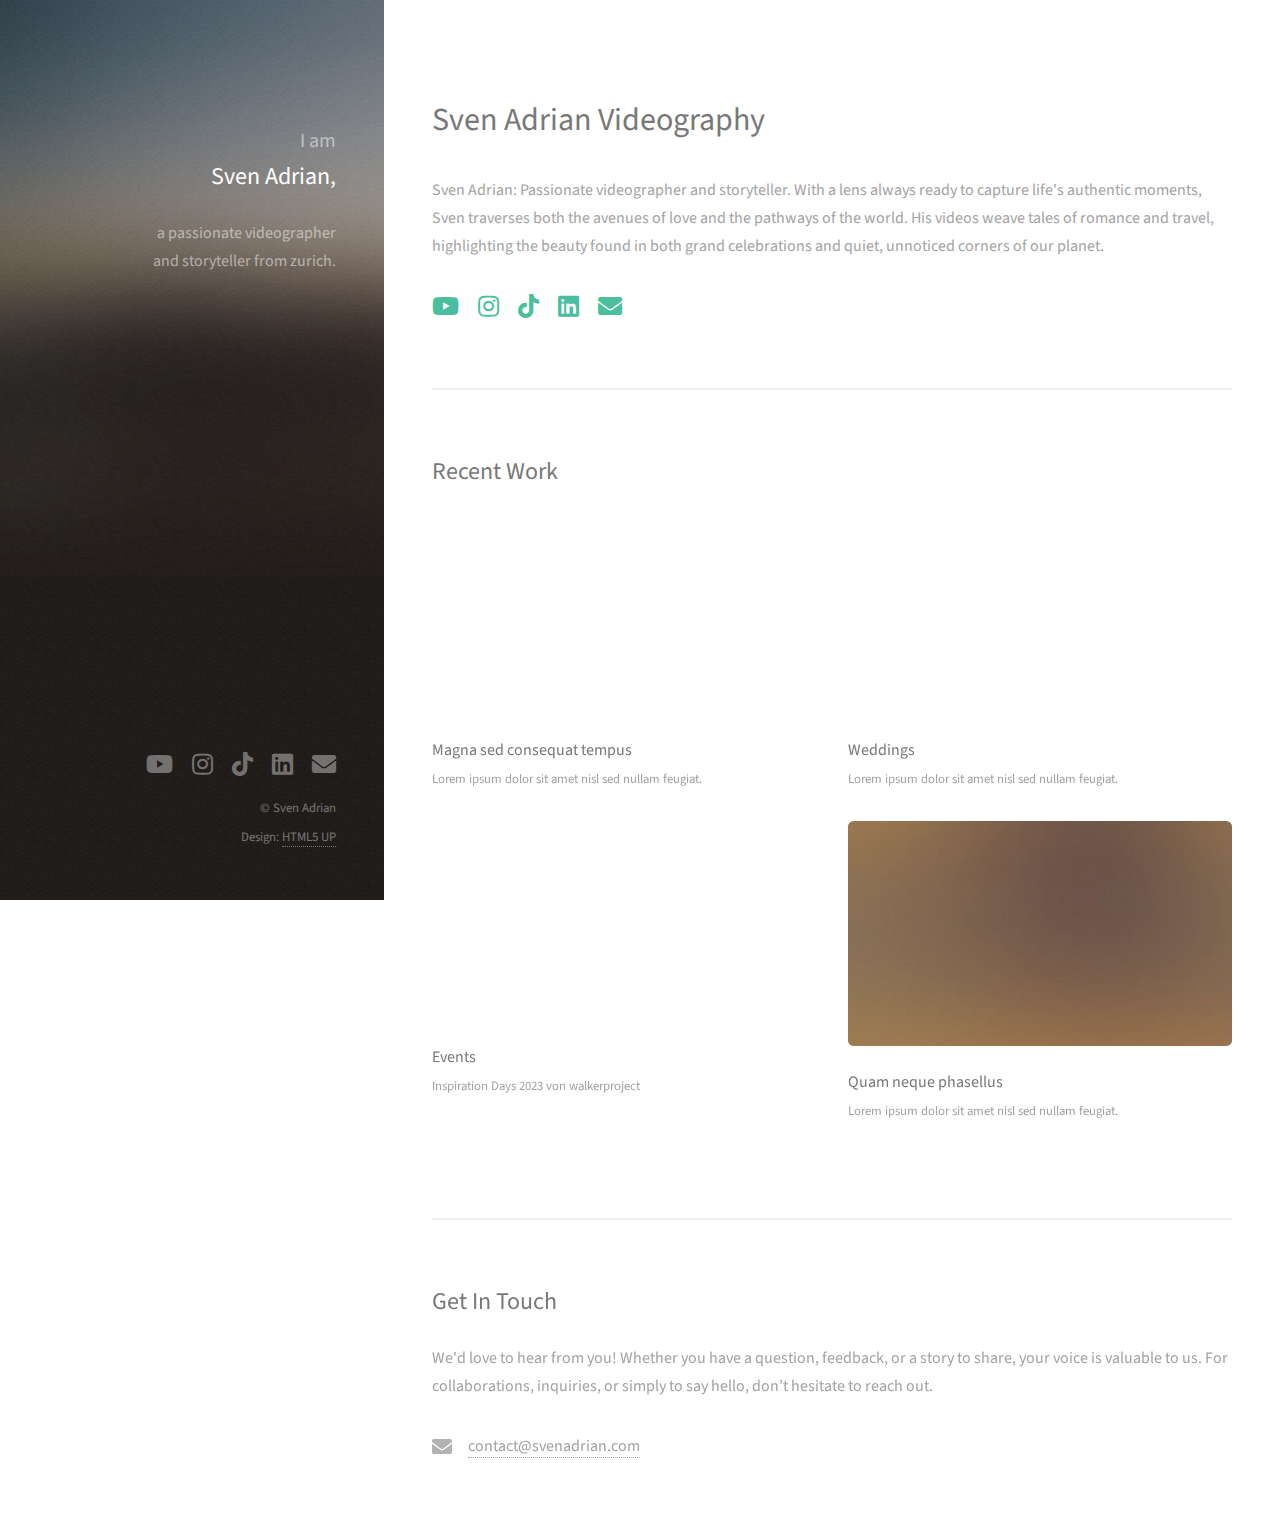
==== index.html @ 50b64b93 "Add files via upload" ====
<!DOCTYPE HTML>
<!--
	Strata by HTML5 UP
	html5up.net | @ajlkn
	Free for personal and commercial use under the CCA 3.0 license (html5up.net/license)
-->
<html>
	<head>
		<title>Sven Adrian Videography</title>
		<meta charset="utf-8" />
		<meta name="viewport" content="width=device-width, initial-scale=1, user-scalable=no" />
		<link rel="stylesheet" href="assets/css/main.css" />
	</head>
	<body class="is-preload">

		<!-- Header -->
			<header id="header">
				<div class="inner">
					<a href="#" class="image avatar"><img src="images/avatar.jpg" alt="" /></a>
					<h1> I am</h1>
					<h2><strong>Sven Adrian</strong>,</h2> 
					a passionate videographer<br />
					and storyteller from zurich.<br />
				</div>
			</header>

		<!-- Main -->
			<div id="main">

				<!-- One -->
					<section id="one">
						<header class="major">
							<h1>Sven Adrian Videography</h1>
						</header>
						<p>Sven Adrian: Passionate videographer and storyteller. With a lens always ready to capture life's authentic moments, Sven traverses both the avenues of love and the pathways of the world. His videos weave tales of romance and travel, highlighting the beauty found in both grand celebrations and quiet, unnoticed corners of our planet.</p>
					<!-- 
						<ul class="actions">
							<li><a href="#" class="button">Learn More</a></li>
						</ul>
					x -->
				<div class="inner">
						<ul class="icons">
							<li><a href="https://www.youtube.com/@svenadrian" class="icon brands fa-youtube"><span class="label">Youtube</span></a></li>
							<li><a href="https://instagram.com/svesh" class="icon brands fa-instagram"><span class="label">Instagram</span></a></li>
							<li><a href="https://tiktok.com/@svesher" class="icon brands fa-tiktok"><span class="label">TikTok</span></a></li>
							<li><a href="https://www.linkedin.com/in/sven-schuepbach" class="icon brands fa-linkedin"><span class="label">LinkedIn</span></a></li>
							<li><a href="#" class="icon solid fa-envelope"><span class="label">Email</span></a></li>
				</div>
					</section>

				<!-- Two -->
					<section id="two">
						<h2>Recent Work</h2>
						<div class="row">
							<article class="col-6 col-12-xsmall work-item">
								<iframe width="100%" height="215" src="https://www.youtube.com/embed/yCxBQRYnExY?si=cL1C7KjxbGZS_v69" title="YouTube video player" frameborder="0" allow="accelerometer; autoplay; clipboard-write; encrypted-media; gyroscope; picture-in-picture; web-share" allowfullscreen></iframe>								
								<h3>Magna sed consequat tempus</h3>
								<p>Lorem ipsum dolor sit amet nisl sed nullam feugiat.</p>
							</article>
							<article class="col-6 col-12-xsmall work-item">
								<iframe width="100%" height="215" src="https://www.youtube.com/embed/mMNk85gECJE?si=dgoreB8K0l-meuOw" title="YouTube video player" frameborder="0" allow="accelerometer; autoplay; clipboard-write; encrypted-media; gyroscope; picture-in-picture; web-share" allowfullscreen></iframe>
								<h3>Weddings</h3>
								<p>Lorem ipsum dolor sit amet nisl sed nullam feugiat.</p>
							</article>
							<article class="col-6 col-12-xsmall work-item">
								<iframe width="100%" height="215" src="https://www.youtube.com/embed/Q_ux_h8rIIs?si=JW5YV6ZlEYGNymvY" title="YouTube video player" frameborder="0" allow="accelerometer; autoplay; clipboard-write; encrypted-media; gyroscope; picture-in-picture; web-share" allowfullscreen></iframe>
								<h3>Events</h3>
								<p>Inspiration Days 2023 von walkerproject</p>
							</article>
							<article class="col-6 col-12-xsmall work-item">
								<a href="images/fulls/04.jpg" class="image fit thumb"><img src="images/thumbs/04.jpg" alt="" /></a>
								<h3>Quam neque phasellus</h3>
								<p>Lorem ipsum dolor sit amet nisl sed nullam feugiat.</p>
							</article>
							<!-- 
							<article class="col-6 col-12-xsmall work-item">
								<a href="images/fulls/05.jpg" class="image fit thumb"><img src="images/thumbs/05.jpg" alt="" /></a>
								<h3>Nunc enim commodo aliquet</h3>
								<p>Lorem ipsum dolor sit amet nisl sed nullam feugiat.</p>
							</article>
							<article class="col-6 col-12-xsmall work-item">
								<a href="images/fulls/06.jpg" class="image fit thumb"><img src="images/thumbs/06.jpg" alt="" /></a>
								<h3>Risus ornare lacinia</h3>
								<p>Lorem ipsum dolor sit amet nisl sed nullam feugiat.</p>
							</article>
							x -->
						</div>
						<!-- 
						<ul class="actions">
							<li><a href="#" class="button">Full Portfolio</a></li>
						</ul>
						x -->
					</section>

				<!-- Three -->
					<section id="three">
						<h2>Get In Touch</h2>
						<p>We'd love to hear from you! Whether you have a question, feedback, or a story to share, your voice is valuable to us. For collaborations, inquiries, or simply to say hello, don’t hesitate to reach out.</p>
						<div class="row">
							<!-- 
							<div class="col-8 col-12-small">
								<form method="post" action="#">
									<div class="row gtr-uniform gtr-50">
										<div class="col-6 col-12-xsmall"><input type="text" name="name" id="name" placeholder="Name" /></div>
										<div class="col-6 col-12-xsmall"><input type="email" name="email" id="email" placeholder="Email" /></div>
										<div class="col-12"><textarea name="message" id="message" placeholder="Message" rows="4"></textarea></div>
									</div>
								</form>
								<ul class="actions">
									<li><input type="submit" value="Send Message" /></li>
								</ul>
							</div>
							x -->
							<div class="col-4 col-12-small">
								<ul class="labeled-icons">
									<!--
									<li>
										<h3 class="icon solid fa-home"><span class="label">Location</span></h3>
										Zurich<br />
										Switzerland
									</li> 
									<li>
										<h3 class="icon solid fa-mobile-alt"><span class="label">Phone</span></h3>
										000-000-0000
									</li>
									x -->
									<li>
										<h3 class="icon solid fa-envelope"><span class="label">Email</span></h3>
										<a href="#">contact@svenadrian.com</a>
									</li>
								</ul>
							</div>
						</div>
					</section>

				<!-- Four -->
				<!--
					<section id="four">
						<h2>Elements</h2>

						<section>
							<h4>Text</h4>
							<p>This is <b>bold</b> and this is <strong>strong</strong>. This is <i>italic</i> and this is <em>emphasized</em>.
							This is <sup>superscript</sup> text and this is <sub>subscript</sub> text.
							This is <u>underlined</u> and this is code: <code>for (;;) { ... }</code>. Finally, <a href="#">this is a link</a>.</p>
							<hr />
							<header>
								<h4>Heading with a Subtitle</h4>
								<p>Lorem ipsum dolor sit amet nullam id egestas urna aliquam</p>
							</header>
							<p>Nunc lacinia ante nunc ac lobortis. Interdum adipiscing gravida odio porttitor sem non mi integer non faucibus ornare mi ut ante amet placerat aliquet. Volutpat eu sed ante lacinia sapien lorem accumsan varius montes viverra nibh in adipiscing blandit tempus accumsan.</p>
							<header>
								<h5>Heading with a Subtitle</h5>
								<p>Lorem ipsum dolor sit amet nullam id egestas urna aliquam</p>
							</header>
							<p>Nunc lacinia ante nunc ac lobortis. Interdum adipiscing gravida odio porttitor sem non mi integer non faucibus ornare mi ut ante amet placerat aliquet. Volutpat eu sed ante lacinia sapien lorem accumsan varius montes viverra nibh in adipiscing blandit tempus accumsan.</p>
							<hr />
							<h2>Heading Level 2</h2>
							<h3>Heading Level 3</h3>
							<h4>Heading Level 4</h4>
							<h5>Heading Level 5</h5>
							<h6>Heading Level 6</h6>
							<hr />
							<h5>Blockquote</h5>
							<blockquote>Fringilla nisl. Donec accumsan interdum nisi, quis tincidunt felis sagittis eget tempus euismod. Vestibulum ante ipsum primis in faucibus vestibulum. Blandit adipiscing eu felis iaculis volutpat ac adipiscing accumsan faucibus. Vestibulum ante ipsum primis in faucibus lorem ipsum dolor sit amet nullam adipiscing eu felis.</blockquote>
							<h5>Preformatted</h5>
							<pre><code>i = 0;

while (!deck.isInOrder()) {
print 'Iteration ' + i;
deck.shuffle();
i++;
}

print 'It took ' + i + ' iterations to sort the deck.';</code></pre>
						</section>

						<section>
							<h4>Lists</h4>
							<div class="row">
								<div class="col-6 col-12-xsmall">
									<h5>Unordered</h5>
									<ul>
										<li>Dolor pulvinar etiam magna etiam.</li>
										<li>Sagittis adipiscing lorem eleifend.</li>
										<li>Felis enim feugiat dolore viverra.</li>
									</ul>
									<h5>Alternate</h5>
									<ul class="alt">
										<li>Dolor pulvinar etiam magna etiam.</li>
										<li>Sagittis adipiscing lorem eleifend.</li>
										<li>Felis enim feugiat dolore viverra.</li>
									</ul>
								</div>
								<div class="col-6 col-12-xsmall">
									<h5>Ordered</h5>
									<ol>
										<li>Dolor pulvinar etiam magna etiam.</li>
										<li>Etiam vel felis at lorem sed viverra.</li>
										<li>Felis enim feugiat dolore viverra.</li>
										<li>Dolor pulvinar etiam magna etiam.</li>
										<li>Etiam vel felis at lorem sed viverra.</li>
										<li>Felis enim feugiat dolore viverra.</li>
									</ol>
									<h5>Icons</h5>
									<ul class="icons">
										<li><a href="#" class="icon brands fa-twitter"><span class="label">Twitter</span></a></li>
										<li><a href="#" class="icon brands fa-facebook-f"><span class="label">Facebook</span></a></li>
										<li><a href="#" class="icon brands fa-instagram"><span class="label">Instagram</span></a></li>
										<li><a href="#" class="icon brands fa-github"><span class="label">Github</span></a></li>
										<li><a href="#" class="icon brands fa-dribbble"><span class="label">Dribbble</span></a></li>
										<li><a href="#" class="icon brands fa-tumblr"><span class="label">Tumblr</span></a></li>
									</ul>
								</div>
							</div>
							<h5>Actions</h5>
							<ul class="actions">
								<li><a href="#" class="button primary">Default</a></li>
								<li><a href="#" class="button">Default</a></li>
							</ul>
							<ul class="actions small">
								<li><a href="#" class="button primary small">Small</a></li>
								<li><a href="#" class="button small">Small</a></li>
							</ul>
							<div class="row">
								<div class="col-6 col-12-small">
									<ul class="actions stacked">
										<li><a href="#" class="button primary">Default</a></li>
										<li><a href="#" class="button">Default</a></li>
									</ul>
								</div>
								<div class="col-6 col-12-small">
									<ul class="actions stacked">
										<li><a href="#" class="button primary small">Small</a></li>
										<li><a href="#" class="button small">Small</a></li>
									</ul>
								</div>
								<div class="col-6 col-12-small">
									<ul class="actions stacked">
										<li><a href="#" class="button primary fit">Default</a></li>
										<li><a href="#" class="button fit">Default</a></li>
									</ul>
								</div>
								<div class="col-6 col-12-small">
									<ul class="actions stacked">
										<li><a href="#" class="button primary small fit">Small</a></li>
										<li><a href="#" class="button small fit">Small</a></li>
									</ul>
								</div>
							</div>
						</section>

						<section>
							<h4>Table</h4>
							<h5>Default</h5>
							<div class="table-wrapper">
								<table>
									<thead>
										<tr>
											<th>Name</th>
											<th>Description</th>
											<th>Price</th>
										</tr>
									</thead>
									<tbody>
										<tr>
											<td>Item One</td>
											<td>Ante turpis integer aliquet porttitor.</td>
											<td>29.99</td>
										</tr>
										<tr>
											<td>Item Two</td>
											<td>Vis ac commodo adipiscing arcu aliquet.</td>
											<td>19.99</td>
										</tr>
										<tr>
											<td>Item Three</td>
											<td> Morbi faucibus arcu accumsan lorem.</td>
											<td>29.99</td>
										</tr>
										<tr>
											<td>Item Four</td>
											<td>Vitae integer tempus condimentum.</td>
											<td>19.99</td>
										</tr>
										<tr>
											<td>Item Five</td>
											<td>Ante turpis integer aliquet porttitor.</td>
											<td>29.99</td>
										</tr>
									</tbody>
									<tfoot>
										<tr>
											<td colspan="2"></td>
											<td>100.00</td>
										</tr>
									</tfoot>
								</table>
							</div>

							<h5>Alternate</h5>
							<div class="table-wrapper">
								<table class="alt">
									<thead>
										<tr>
											<th>Name</th>
											<th>Description</th>
											<th>Price</th>
										</tr>
									</thead>
									<tbody>
										<tr>
											<td>Item One</td>
											<td>Ante turpis integer aliquet porttitor.</td>
											<td>29.99</td>
										</tr>
										<tr>
											<td>Item Two</td>
											<td>Vis ac commodo adipiscing arcu aliquet.</td>
											<td>19.99</td>
										</tr>
										<tr>
											<td>Item Three</td>
											<td> Morbi faucibus arcu accumsan lorem.</td>
											<td>29.99</td>
										</tr>
										<tr>
											<td>Item Four</td>
											<td>Vitae integer tempus condimentum.</td>
											<td>19.99</td>
										</tr>
										<tr>
											<td>Item Five</td>
											<td>Ante turpis integer aliquet porttitor.</td>
											<td>29.99</td>
										</tr>
									</tbody>
									<tfoot>
										<tr>
											<td colspan="2"></td>
											<td>100.00</td>
										</tr>
									</tfoot>
								</table>
							</div>
						</section>

						<section>
							<h4>Buttons</h4>
							<ul class="actions">
								<li><a href="#" class="button primary">Primary</a></li>
								<li><a href="#" class="button">Default</a></li>
							</ul>
							<ul class="actions">
								<li><a href="#" class="button large">Large</a></li>
								<li><a href="#" class="button">Default</a></li>
								<li><a href="#" class="button small">Small</a></li>
							</ul>
							<ul class="actions fit">
								<li><a href="#" class="button primary fit">Fit</a></li>
								<li><a href="#" class="button fit">Fit</a></li>
							</ul>
							<ul class="actions fit small">
								<li><a href="#" class="button primary fit small">Fit + Small</a></li>
								<li><a href="#" class="button fit small">Fit + Small</a></li>
							</ul>
							<ul class="actions">
								<li><a href="#" class="button primary icon solid fa-download">Icon</a></li>
								<li><a href="#" class="button icon solid fa-download">Icon</a></li>
							</ul>
							<ul class="actions">
								<li><span class="button primary disabled">Primary</span></li>
								<li><span class="button disabled">Default</span></li>
							</ul>
						</section>

						<section>
							<h4>Form</h4>
							<form method="post" action="#">
								<div class="row gtr-uniform gtr-50">
									<div class="col-6 col-12-xsmall">
										<input type="text" name="demo-name" id="demo-name" value="" placeholder="Name" />
									</div>
									<div class="col-6 col-12-xsmall">
										<input type="email" name="demo-email" id="demo-email" value="" placeholder="Email" />
									</div>
									<div class="col-12">
										<select name="demo-category" id="demo-category">
											<option value="">- Category -</option>
											<option value="1">Manufacturing</option>
											<option value="1">Shipping</option>
											<option value="1">Administration</option>
											<option value="1">Human Resources</option>
										</select>
									</div>
									<div class="col-4 col-12-small">
										<input type="radio" id="demo-priority-low" name="demo-priority" checked>
										<label for="demo-priority-low">Low Priority</label>
									</div>
									<div class="col-4 col-12-small">
										<input type="radio" id="demo-priority-normal" name="demo-priority">
										<label for="demo-priority-normal">Normal Priority</label>
									</div>
									<div class="col-4 col-12-small">
										<input type="radio" id="demo-priority-high" name="demo-priority">
										<label for="demo-priority-high">High Priority</label>
									</div>
									<div class="col-6 col-12-small">
										<input type="checkbox" id="demo-copy" name="demo-copy">
										<label for="demo-copy">Email me a copy of this message</label>
									</div>
									<div class="col-6 col-12-small">
										<input type="checkbox" id="demo-human" name="demo-human" checked>
										<label for="demo-human">I am a human and not a robot</label>
									</div>
									<div class="col-12">
										<textarea name="demo-message" id="demo-message" placeholder="Enter your message" rows="6"></textarea>
									</div>
									<div class="col-12">
										<ul class="actions">
											<li><input type="submit" value="Send Message" class="primary" /></li>
											<li><input type="reset" value="Reset" /></li>
										</ul>
									</div>
								</div>
							</form>
						</section>

						<section>
							<h4>Image</h4>
							<h5>Fit</h5>
							<div class="box alt">
								<div class="row gtr-50 gtr-uniform">
									<div class="col-12"><span class="image fit"><img src="images/fulls/05.jpg" alt="" /></span></div>
									<div class="col-4"><span class="image fit"><img src="images/thumbs/01.jpg" alt="" /></span></div>
									<div class="col-4"><span class="image fit"><img src="images/thumbs/02.jpg" alt="" /></span></div>
									<div class="col-4"><span class="image fit"><img src="images/thumbs/03.jpg" alt="" /></span></div>
									<div class="col-4"><span class="image fit"><img src="images/thumbs/04.jpg" alt="" /></span></div>
									<div class="col-4"><span class="image fit"><img src="images/thumbs/05.jpg" alt="" /></span></div>
									<div class="col-4"><span class="image fit"><img src="images/thumbs/06.jpg" alt="" /></span></div>
									<div class="col-4"><span class="image fit"><img src="images/thumbs/03.jpg" alt="" /></span></div>
									<div class="col-4"><span class="image fit"><img src="images/thumbs/02.jpg" alt="" /></span></div>
									<div class="col-4"><span class="image fit"><img src="images/thumbs/01.jpg" alt="" /></span></div>
								</div>
							</div>
							<h5>Left &amp; Right</h5>
							<p><span class="image left"><img src="images/avatar.jpg" alt="" /></span>Fringilla nisl. Donec accumsan interdum nisi, quis tincidunt felis sagittis eget. tempus euismod. Vestibulum ante ipsum primis in faucibus vestibulum. Blandit adipiscing eu felis iaculis volutpat ac adipiscing accumsan eu faucibus. Integer ac pellentesque praesent tincidunt felis sagittis eget. tempus euismod. Vestibulum ante ipsum primis in faucibus vestibulum. Blandit adipiscing eu felis iaculis volutpat ac adipiscing accumsan eu faucibus. Integer ac pellentesque praesent. Donec accumsan interdum nisi, quis tincidunt felis sagittis eget. tempus euismod. Vestibulum ante ipsum primis in faucibus vestibulum. Blandit adipiscing eu felis iaculis volutpat ac adipiscing accumsan eu faucibus. Integer ac pellentesque praesent tincidunt felis sagittis eget. tempus euismod. Vestibulum ante ipsum primis in faucibus vestibulum. Blandit adipiscing eu felis iaculis volutpat ac adipiscing accumsan eu faucibus. Integer ac pellentesque praesent.</p>
							<p><span class="image right"><img src="images/avatar.jpg" alt="" /></span>Fringilla nisl. Donec accumsan interdum nisi, quis tincidunt felis sagittis eget. tempus euismod. Vestibulum ante ipsum primis in faucibus vestibulum. Blandit adipiscing eu felis iaculis volutpat ac adipiscing accumsan eu faucibus. Integer ac pellentesque praesent tincidunt felis sagittis eget. tempus euismod. Vestibulum ante ipsum primis in faucibus vestibulum. Blandit adipiscing eu felis iaculis volutpat ac adipiscing accumsan eu faucibus. Integer ac pellentesque praesent. Donec accumsan interdum nisi, quis tincidunt felis sagittis eget. tempus euismod. Vestibulum ante ipsum primis in faucibus vestibulum. Blandit adipiscing eu felis iaculis volutpat ac adipiscing accumsan eu faucibus. Integer ac pellentesque praesent tincidunt felis sagittis eget. tempus euismod. Vestibulum ante ipsum primis in faucibus vestibulum. Blandit adipiscing eu felis iaculis volutpat ac adipiscing accumsan eu faucibus. Integer ac pellentesque praesent.</p>
						</section>

					</section>
				-->

			</div>

		<!-- Footer -->
			<footer id="footer">
				<div class="inner">
					<ul class="icons">
						<li><a href="https://www.youtube.com/@svenadrian" class="icon brands fa-youtube"><span class="label">Youtube</span></a></li>
						<li><a href="https://instagram.com/svesh" class="icon brands fa-instagram"><span class="label">Instagram</span></a></li>
						<li><a href="https://tiktok.com/@svesher" class="icon brands fa-tiktok"><span class="label">TikTok</span></a></li>
						<li><a href="https://www.linkedin.com/in/sven-schuepbach" class="icon brands fa-linkedin"><span class="label">LinkedIn</span></a></li>
						<li><a href="#" class="icon solid fa-envelope"><span class="label">Email</span></a></li>
					</ul>
					<ul class="copyright">
						<li>&copy; Sven Adrian</li><li>Design: <a href="http://html5up.net">HTML5 UP</a></li>
					</ul>
				</div>
			</footer>

		<!-- Scripts -->
			<script src="assets/js/jquery.min.js"></script>
			<script src="assets/js/jquery.poptrox.min.js"></script>
			<script src="assets/js/browser.min.js"></script>
			<script src="assets/js/breakpoints.min.js"></script>
			<script src="assets/js/util.js"></script>
			<script src="assets/js/main.js"></script>

	</body>
</html>
---- assets/css/main.css ----
@import url("fontawesome-all.min.css");
@import url("https://fonts.googleapis.com/css?family=Source+Sans+Pro:400,400italic");

/*
	Strata by HTML5 UP
	html5up.net | @ajlkn
	Free for personal and commercial use under the CCA 3.0 license (html5up.net/license)
*/

html, body, div, span, applet, object,
iframe, h1, h2, h3, h4, h5, h6, p, blockquote,
pre, a, abbr, acronym, address, big, cite,
code, del, dfn, em, img, ins, kbd, q, s, samp,
small, strike, strong, sub, sup, tt, var, b,
u, i, center, dl, dt, dd, ol, ul, li, fieldset,
form, label, legend, table, caption, tbody,
tfoot, thead, tr, th, td, article, aside,
canvas, details, embed, figure, figcaption,
footer, header, hgroup, menu, nav, output, ruby,
section, summary, time, mark, audio, video {
	margin: 0;
	padding: 0;
	border: 0;
	font-size: 100%;
	font: inherit;
	vertical-align: baseline;}

article, aside, details, figcaption, figure,
footer, header, hgroup, menu, nav, section {
	display: block;}

body {
	line-height: 1;
}

ol, ul {
	list-style: none;
}

blockquote, q {
	quotes: none;
}

	blockquote:before, blockquote:after, q:before, q:after {
		content: '';
		content: none;
	}

table {
	border-collapse: collapse;
	border-spacing: 0;
}

body {
	-webkit-text-size-adjust: none;
}

mark {
	background-color: transparent;
	color: inherit;
}

input::-moz-focus-inner {
	border: 0;
	padding: 0;
}

input, select, textarea {
	-moz-appearance: none;
	-webkit-appearance: none;
	-ms-appearance: none;
	appearance: none;
}

/* Basic */

	html {
		box-sizing: border-box;
	}

	*, *:before, *:after {
		box-sizing: inherit;
	}

	body {
		background: #fff;
	}

		body.is-preload *, body.is-preload *:before, body.is-preload *:after {
			-moz-animation: none !important;
			-webkit-animation: none !important;
			-ms-animation: none !important;
			animation: none !important;
			-moz-transition: none !important;
			-webkit-transition: none !important;
			-ms-transition: none !important;
			transition: none !important;
		}

	body, input, select, textarea {
		color: #a2a2a2;
		font-family: "Source Sans Pro", Helvetica, sans-serif;
		font-size: 16pt;
		font-weight: 400;
		line-height: 1.75em;
	}

	a {
		-moz-transition: color 0.2s ease-in-out, border-color 0.2s ease-in-out;
		-webkit-transition: color 0.2s ease-in-out, border-color 0.2s ease-in-out;
		-ms-transition: color 0.2s ease-in-out, border-color 0.2s ease-in-out;
		transition: color 0.2s ease-in-out, border-color 0.2s ease-in-out;
		border-bottom: dotted 1px;
		color: #49bf9d;
		text-decoration: none;
	}

		a:hover {
			border-bottom-color: transparent;
			color: #49bf9d !important;
			text-decoration: none;
		}

	strong, b {
		color: #787878;
		font-weight: 400;
	}

	em, i {
		font-style: italic;
	}

	p {
		margin: 0 0 2em 0;
	}

	h1, h2, h3, h4, h5, h6 {
		color: #787878;
		font-weight: 400;
		line-height: 1em;
		margin: 0 0 1em 0;
	}

		h1 a, h2 a, h3 a, h4 a, h5 a, h6 a {
			color: inherit;
			text-decoration: none;
		}

	h1 {
		font-size: 2em;
		line-height: 1.5em;
	}

	h2 {
		font-size: 1.5em;
		line-height: 1.5em;
	}

	h3 {
		font-size: 1.25em;
		line-height: 1.5em;
	}

	h4 {
		font-size: 1.1em;
		line-height: 1.5em;
	}

	h5 {
		font-size: 0.9em;
		line-height: 1.5em;
	}

	h6 {
		font-size: 0.7em;
		line-height: 1.5em;
	}

	sub {
		font-size: 0.8em;
		position: relative;
		top: 0.5em;
	}

	sup {
		font-size: 0.8em;
		position: relative;
		top: -0.5em;
	}

	hr {
		border: 0;
		border-bottom: solid 2px #efefef;
		margin: 2em 0;
	}

		hr.major {
			margin: 3em 0;
		}

	blockquote {
		border-left: solid 6px #efefef;
		font-style: italic;
		margin: 0 0 2em 0;
		padding: 0.5em 0 0.5em 1.5em;
	}

	code {
		background: #f7f7f7;
		border-radius: 0.35em;
		border: solid 2px #efefef;
		font-family: "Courier New", monospace;
		font-size: 0.9em;
		margin: 0 0.25em;
		padding: 0.25em 0.65em;
	}

	pre {
		-webkit-overflow-scrolling: touch;
		font-family: "Courier New", monospace;
		font-size: 0.9em;
		margin: 0 0 2em 0;
	}

		pre code {
			display: block;
			line-height: 1.75em;
			padding: 1em 1.5em;
			overflow-x: auto;
		}

	.align-left {
		text-align: left;
	}

	.align-center {
		text-align: center;
	}

	.align-right {
		text-align: right;
	}

/* Container */

	.container {
		margin: 0 auto;
		max-width: calc(100% - 4em);
		width: 100%;
	}

		.container.xsmall {
			width: 25%;
		}

		.container.small {
			width: 50%;
		}

		.container.medium {
			width: 75%;
		}

		.container.large {
			width: 125%;
		}

		.container.xlarge {
			width: 150%;
		}

		.container.max {
			width: 100%;
		}

		@media screen and (max-width: 980px) {

			.container {
				width: 100% !important;
				max-width: 100% !important;
			}

		}

		@media screen and (max-width: 480px) {

			.container {
				max-width: calc(100% - 3em);
			}

		}

/* Row */

	.row {
		display: flex;
		flex-wrap: wrap;
		box-sizing: border-box;
		align-items: stretch;
	}

		.row > * {
			box-sizing: border-box;
		}

		.row.gtr-uniform > * > :last-child {
			margin-bottom: 0;
		}

		.row.aln-left {
			justify-content: flex-start;
		}

		.row.aln-center {
			justify-content: center;
		}

		.row.aln-right {
			justify-content: flex-end;
		}

		.row.aln-top {
			align-items: flex-start;
		}

		.row.aln-middle {
			align-items: center;
		}

		.row.aln-bottom {
			align-items: flex-end;
		}

		.row > .imp {
			order: -1;
		}

		.row > .col-1 {
			width: 8.33333%;
		}

		.row > .off-1 {
			margin-left: 8.33333%;
		}

		.row > .col-2 {
			width: 16.66667%;
		}

		.row > .off-2 {
			margin-left: 16.66667%;
		}

		.row > .col-3 {
			width: 25%;
		}

		.row > .off-3 {
			margin-left: 25%;
		}

		.row > .col-4 {
			width: 33.33333%;
		}

		.row > .off-4 {
			margin-left: 33.33333%;
		}

		.row > .col-5 {
			width: 41.66667%;
		}

		.row > .off-5 {
			margin-left: 41.66667%;
		}

		.row > .col-6 {
			width: 50%;
		}

		.row > .off-6 {
			margin-left: 50%;
		}

		.row > .col-7 {
			width: 58.33333%;
		}

		.row > .off-7 {
			margin-left: 58.33333%;
		}

		.row > .col-8 {
			width: 66.66667%;
		}

		.row > .off-8 {
			margin-left: 66.66667%;
		}

		.row > .col-9 {
			width: 75%;
		}

		.row > .off-9 {
			margin-left: 75%;
		}

		.row > .col-10 {
			width: 83.33333%;
		}

		.row > .off-10 {
			margin-left: 83.33333%;
		}

		.row > .col-11 {
			width: 91.66667%;
		}

		.row > .off-11 {
			margin-left: 91.66667%;
		}

		.row > .col-12 {
			width: 100%;
		}

		.row > .off-12 {
			margin-left: 100%;
		}

		.row.gtr-0 {
			margin-top: 0;
			margin-left: 0em;
		}

			.row.gtr-0 > * {
				padding: 0 0 0 0em;
			}

			.row.gtr-0.gtr-uniform {
				margin-top: 0em;
			}

				.row.gtr-0.gtr-uniform > * {
					padding-top: 0em;
				}

		.row.gtr-25 {
			margin-top: 0;
			margin-left: -0.625em;
		}

			.row.gtr-25 > * {
				padding: 0 0 0 0.625em;
			}

			.row.gtr-25.gtr-uniform {
				margin-top: -0.625em;
			}

				.row.gtr-25.gtr-uniform > * {
					padding-top: 0.625em;
				}

		.row.gtr-50 {
			margin-top: 0;
			margin-left: -1.25em;
		}

			.row.gtr-50 > * {
				padding: 0 0 0 1.25em;
			}

			.row.gtr-50.gtr-uniform {
				margin-top: -1.25em;
			}

				.row.gtr-50.gtr-uniform > * {
					padding-top: 1.25em;
				}

		.row {
			margin-top: 0;
			margin-left: -2.5em;
		}

			.row > * {
				padding: 0 0 0 2.5em;
			}

			.row.gtr-uniform {
				margin-top: -2.5em;
			}

				.row.gtr-uniform > * {
					padding-top: 2.5em;
				}

		.row.gtr-150 {
			margin-top: 0;
			margin-left: -3.75em;
		}

			.row.gtr-150 > * {
				padding: 0 0 0 3.75em;
			}

			.row.gtr-150.gtr-uniform {
				margin-top: -3.75em;
			}

				.row.gtr-150.gtr-uniform > * {
					padding-top: 3.75em;
				}

		.row.gtr-200 {
			margin-top: 0;
			margin-left: -5em;
		}

			.row.gtr-200 > * {
				padding: 0 0 0 5em;
			}

			.row.gtr-200.gtr-uniform {
				margin-top: -5em;
			}

				.row.gtr-200.gtr-uniform > * {
					padding-top: 5em;
				}

		@media screen and (max-width: 1800px) {

			.row {
				display: flex;
				flex-wrap: wrap;
				box-sizing: border-box;
				align-items: stretch;
			}

				.row > * {
					box-sizing: border-box;
				}

				.row.gtr-uniform > * > :last-child {
					margin-bottom: 0;
				}

				.row.aln-left {
					justify-content: flex-start;
				}

				.row.aln-center {
					justify-content: center;
				}

				.row.aln-right {
					justify-content: flex-end;
				}

				.row.aln-top {
					align-items: flex-start;
				}

				.row.aln-middle {
					align-items: center;
				}

				.row.aln-bottom {
					align-items: flex-end;
				}

				.row > .imp-xlarge {
					order: -1;
				}

				.row > .col-1-xlarge {
					width: 8.33333%;
				}

				.row > .off-1-xlarge {
					margin-left: 8.33333%;
				}

				.row > .col-2-xlarge {
					width: 16.66667%;
				}

				.row > .off-2-xlarge {
					margin-left: 16.66667%;
				}

				.row > .col-3-xlarge {
					width: 25%;
				}

				.row > .off-3-xlarge {
					margin-left: 25%;
				}

				.row > .col-4-xlarge {
					width: 33.33333%;
				}

				.row > .off-4-xlarge {
					margin-left: 33.33333%;
				}

				.row > .col-5-xlarge {
					width: 41.66667%;
				}

				.row > .off-5-xlarge {
					margin-left: 41.66667%;
				}

				.row > .col-6-xlarge {
					width: 50%;
				}

				.row > .off-6-xlarge {
					margin-left: 50%;
				}

				.row > .col-7-xlarge {
					width: 58.33333%;
				}

				.row > .off-7-xlarge {
					margin-left: 58.33333%;
				}

				.row > .col-8-xlarge {
					width: 66.66667%;
				}

				.row > .off-8-xlarge {
					margin-left: 66.66667%;
				}

				.row > .col-9-xlarge {
					width: 75%;
				}

				.row > .off-9-xlarge {
					margin-left: 75%;
				}

				.row > .col-10-xlarge {
					width: 83.33333%;
				}

				.row > .off-10-xlarge {
					margin-left: 83.33333%;
				}

				.row > .col-11-xlarge {
					width: 91.66667%;
				}

				.row > .off-11-xlarge {
					margin-left: 91.66667%;
				}

				.row > .col-12-xlarge {
					width: 100%;
				}

				.row > .off-12-xlarge {
					margin-left: 100%;
				}

				.row.gtr-0 {
					margin-top: 0;
					margin-left: 0em;
				}

					.row.gtr-0 > * {
						padding: 0 0 0 0em;
					}

					.row.gtr-0.gtr-uniform {
						margin-top: 0em;
					}

						.row.gtr-0.gtr-uniform > * {
							padding-top: 0em;
						}

				.row.gtr-25 {
					margin-top: 0;
					margin-left: -0.625em;
				}

					.row.gtr-25 > * {
						padding: 0 0 0 0.625em;
					}

					.row.gtr-25.gtr-uniform {
						margin-top: -0.625em;
					}

						.row.gtr-25.gtr-uniform > * {
							padding-top: 0.625em;
						}

				.row.gtr-50 {
					margin-top: 0;
					margin-left: -1.25em;
				}

					.row.gtr-50 > * {
						padding: 0 0 0 1.25em;
					}

					.row.gtr-50.gtr-uniform {
						margin-top: -1.25em;
					}

						.row.gtr-50.gtr-uniform > * {
							padding-top: 1.25em;
						}

				.row {
					margin-top: 0;
					margin-left: -2.5em;
				}

					.row > * {
						padding: 0 0 0 2.5em;
					}

					.row.gtr-uniform {
						margin-top: -2.5em;
					}

						.row.gtr-uniform > * {
							padding-top: 2.5em;
						}

				.row.gtr-150 {
					margin-top: 0;
					margin-left: -3.75em;
				}

					.row.gtr-150 > * {
						padding: 0 0 0 3.75em;
					}

					.row.gtr-150.gtr-uniform {
						margin-top: -3.75em;
					}

						.row.gtr-150.gtr-uniform > * {
							padding-top: 3.75em;
						}

				.row.gtr-200 {
					margin-top: 0;
					margin-left: -5em;
				}

					.row.gtr-200 > * {
						padding: 0 0 0 5em;
					}

					.row.gtr-200.gtr-uniform {
						margin-top: -5em;
					}

						.row.gtr-200.gtr-uniform > * {
							padding-top: 5em;
						}

		}

		@media screen and (max-width: 1280px) {

			.row {
				display: flex;
				flex-wrap: wrap;
				box-sizing: border-box;
				align-items: stretch;
			}

				.row > * {
					box-sizing: border-box;
				}

				.row.gtr-uniform > * > :last-child {
					margin-bottom: 0;
				}

				.row.aln-left {
					justify-content: flex-start;
				}

				.row.aln-center {
					justify-content: center;
				}

				.row.aln-right {
					justify-content: flex-end;
				}

				.row.aln-top {
					align-items: flex-start;
				}

				.row.aln-middle {
					align-items: center;
				}

				.row.aln-bottom {
					align-items: flex-end;
				}

				.row > .imp-large {
					order: -1;
				}

				.row > .col-1-large {
					width: 8.33333%;
				}

				.row > .off-1-large {
					margin-left: 8.33333%;
				}

				.row > .col-2-large {
					width: 16.66667%;
				}

				.row > .off-2-large {
					margin-left: 16.66667%;
				}

				.row > .col-3-large {
					width: 25%;
				}

				.row > .off-3-large {
					margin-left: 25%;
				}

				.row > .col-4-large {
					width: 33.33333%;
				}

				.row > .off-4-large {
					margin-left: 33.33333%;
				}

				.row > .col-5-large {
					width: 41.66667%;
				}

				.row > .off-5-large {
					margin-left: 41.66667%;
				}

				.row > .col-6-large {
					width: 50%;
				}

				.row > .off-6-large {
					margin-left: 50%;
				}

				.row > .col-7-large {
					width: 58.33333%;
				}

				.row > .off-7-large {
					margin-left: 58.33333%;
				}

				.row > .col-8-large {
					width: 66.66667%;
				}

				.row > .off-8-large {
					margin-left: 66.66667%;
				}

				.row > .col-9-large {
					width: 75%;
				}

				.row > .off-9-large {
					margin-left: 75%;
				}

				.row > .col-10-large {
					width: 83.33333%;
				}

				.row > .off-10-large {
					margin-left: 83.33333%;
				}

				.row > .col-11-large {
					width: 91.66667%;
				}

				.row > .off-11-large {
					margin-left: 91.66667%;
				}

				.row > .col-12-large {
					width: 100%;
				}

				.row > .off-12-large {
					margin-left: 100%;
				}

				.row.gtr-0 {
					margin-top: 0;
					margin-left: 0em;
				}

					.row.gtr-0 > * {
						padding: 0 0 0 0em;
					}

					.row.gtr-0.gtr-uniform {
						margin-top: 0em;
					}

						.row.gtr-0.gtr-uniform > * {
							padding-top: 0em;
						}

				.row.gtr-25 {
					margin-top: 0;
					margin-left: -0.5em;
				}

					.row.gtr-25 > * {
						padding: 0 0 0 0.5em;
					}

					.row.gtr-25.gtr-uniform {
						margin-top: -0.5em;
					}

						.row.gtr-25.gtr-uniform > * {
							padding-top: 0.5em;
						}

				.row.gtr-50 {
					margin-top: 0;
					margin-left: -1em;
				}

					.row.gtr-50 > * {
						padding: 0 0 0 1em;
					}

					.row.gtr-50.gtr-uniform {
						margin-top: -1em;
					}

						.row.gtr-50.gtr-uniform > * {
							padding-top: 1em;
						}

				.row {
					margin-top: 0;
					margin-left: -2em;
				}

					.row > * {
						padding: 0 0 0 2em;
					}

					.row.gtr-uniform {
						margin-top: -2em;
					}

						.row.gtr-uniform > * {
							padding-top: 2em;
						}

				.row.gtr-150 {
					margin-top: 0;
					margin-left: -3em;
				}

					.row.gtr-150 > * {
						padding: 0 0 0 3em;
					}

					.row.gtr-150.gtr-uniform {
						margin-top: -3em;
					}

						.row.gtr-150.gtr-uniform > * {
							padding-top: 3em;
						}

				.row.gtr-200 {
					margin-top: 0;
					margin-left: -4em;
				}

					.row.gtr-200 > * {
						padding: 0 0 0 4em;
					}

					.row.gtr-200.gtr-uniform {
						margin-top: -4em;
					}

						.row.gtr-200.gtr-uniform > * {
							padding-top: 4em;
						}

		}

		@media screen and (max-width: 980px) {

			.row {
				display: flex;
				flex-wrap: wrap;
				box-sizing: border-box;
				align-items: stretch;
			}

				.row > * {
					box-sizing: border-box;
				}

				.row.gtr-uniform > * > :last-child {
					margin-bottom: 0;
				}

				.row.aln-left {
					justify-content: flex-start;
				}

				.row.aln-center {
					justify-content: center;
				}

				.row.aln-right {
					justify-content: flex-end;
				}

				.row.aln-top {
					align-items: flex-start;
				}

				.row.aln-middle {
					align-items: center;
				}

				.row.aln-bottom {
					align-items: flex-end;
				}

				.row > .imp-medium {
					order: -1;
				}

				.row > .col-1-medium {
					width: 8.33333%;
				}

				.row > .off-1-medium {
					margin-left: 8.33333%;
				}

				.row > .col-2-medium {
					width: 16.66667%;
				}

				.row > .off-2-medium {
					margin-left: 16.66667%;
				}

				.row > .col-3-medium {
					width: 25%;
				}

				.row > .off-3-medium {
					margin-left: 25%;
				}

				.row > .col-4-medium {
					width: 33.33333%;
				}

				.row > .off-4-medium {
					margin-left: 33.33333%;
				}

				.row > .col-5-medium {
					width: 41.66667%;
				}

				.row > .off-5-medium {
					margin-left: 41.66667%;
				}

				.row > .col-6-medium {
					width: 50%;
				}

				.row > .off-6-medium {
					margin-left: 50%;
				}

				.row > .col-7-medium {
					width: 58.33333%;
				}

				.row > .off-7-medium {
					margin-left: 58.33333%;
				}

				.row > .col-8-medium {
					width: 66.66667%;
				}

				.row > .off-8-medium {
					margin-left: 66.66667%;
				}

				.row > .col-9-medium {
					width: 75%;
				}

				.row > .off-9-medium {
					margin-left: 75%;
				}

				.row > .col-10-medium {
					width: 83.33333%;
				}

				.row > .off-10-medium {
					margin-left: 83.33333%;
				}

				.row > .col-11-medium {
					width: 91.66667%;
				}

				.row > .off-11-medium {
					margin-left: 91.66667%;
				}

				.row > .col-12-medium {
					width: 100%;
				}

				.row > .off-12-medium {
					margin-left: 100%;
				}

				.row.gtr-0 {
					margin-top: 0;
					margin-left: 0em;
				}

					.row.gtr-0 > * {
						padding: 0 0 0 0em;
					}

					.row.gtr-0.gtr-uniform {
						margin-top: 0em;
					}

						.row.gtr-0.gtr-uniform > * {
							padding-top: 0em;
						}

				.row.gtr-25 {
					margin-top: 0;
					margin-left: -0.5em;
				}

					.row.gtr-25 > * {
						padding: 0 0 0 0.5em;
					}

					.row.gtr-25.gtr-uniform {
						margin-top: -0.5em;
					}

						.row.gtr-25.gtr-uniform > * {
							padding-top: 0.5em;
						}

				.row.gtr-50 {
					margin-top: 0;
					margin-left: -1em;
				}

					.row.gtr-50 > * {
						padding: 0 0 0 1em;
					}

					.row.gtr-50.gtr-uniform {
						margin-top: -1em;
					}

						.row.gtr-50.gtr-uniform > * {
							padding-top: 1em;
						}

				.row {
					margin-top: 0;
					margin-left: -2em;
				}

					.row > * {
						padding: 0 0 0 2em;
					}

					.row.gtr-uniform {
						margin-top: -2em;
					}

						.row.gtr-uniform > * {
							padding-top: 2em;
						}

				.row.gtr-150 {
					margin-top: 0;
					margin-left: -3em;
				}

					.row.gtr-150 > * {
						padding: 0 0 0 3em;
					}

					.row.gtr-150.gtr-uniform {
						margin-top: -3em;
					}

						.row.gtr-150.gtr-uniform > * {
							padding-top: 3em;
						}

				.row.gtr-200 {
					margin-top: 0;
					margin-left: -4em;
				}

					.row.gtr-200 > * {
						padding: 0 0 0 4em;
					}

					.row.gtr-200.gtr-uniform {
						margin-top: -4em;
					}

						.row.gtr-200.gtr-uniform > * {
							padding-top: 4em;
						}

		}

		@media screen and (max-width: 736px) {

			.row {
				display: flex;
				flex-wrap: wrap;
				box-sizing: border-box;
				align-items: stretch;
			}

				.row > * {
					box-sizing: border-box;
				}

				.row.gtr-uniform > * > :last-child {
					margin-bottom: 0;
				}

				.row.aln-left {
					justify-content: flex-start;
				}

				.row.aln-center {
					justify-content: center;
				}

				.row.aln-right {
					justify-content: flex-end;
				}

				.row.aln-top {
					align-items: flex-start;
				}

				.row.aln-middle {
					align-items: center;
				}

				.row.aln-bottom {
					align-items: flex-end;
				}

				.row > .imp-small {
					order: -1;
				}

				.row > .col-1-small {
					width: 8.33333%;
				}

				.row > .off-1-small {
					margin-left: 8.33333%;
				}

				.row > .col-2-small {
					width: 16.66667%;
				}

				.row > .off-2-small {
					margin-left: 16.66667%;
				}

				.row > .col-3-small {
					width: 25%;
				}

				.row > .off-3-small {
					margin-left: 25%;
				}

				.row > .col-4-small {
					width: 33.33333%;
				}

				.row > .off-4-small {
					margin-left: 33.33333%;
				}

				.row > .col-5-small {
					width: 41.66667%;
				}

				.row > .off-5-small {
					margin-left: 41.66667%;
				}

				.row > .col-6-small {
					width: 50%;
				}

				.row > .off-6-small {
					margin-left: 50%;
				}

				.row > .col-7-small {
					width: 58.33333%;
				}

				.row > .off-7-small {
					margin-left: 58.33333%;
				}

				.row > .col-8-small {
					width: 66.66667%;
				}

				.row > .off-8-small {
					margin-left: 66.66667%;
				}

				.row > .col-9-small {
					width: 75%;
				}

				.row > .off-9-small {
					margin-left: 75%;
				}

				.row > .col-10-small {
					width: 83.33333%;
				}

				.row > .off-10-small {
					margin-left: 83.33333%;
				}

				.row > .col-11-small {
					width: 91.66667%;
				}

				.row > .off-11-small {
					margin-left: 91.66667%;
				}

				.row > .col-12-small {
					width: 100%;
				}

				.row > .off-12-small {
					margin-left: 100%;
				}

				.row.gtr-0 {
					margin-top: 0;
					margin-left: 0em;
				}

					.row.gtr-0 > * {
						padding: 0 0 0 0em;
					}

					.row.gtr-0.gtr-uniform {
						margin-top: 0em;
					}

						.row.gtr-0.gtr-uniform > * {
							padding-top: 0em;
						}

				.row.gtr-25 {
					margin-top: 0;
					margin-left: -0.375em;
				}

					.row.gtr-25 > * {
						padding: 0 0 0 0.375em;
					}

					.row.gtr-25.gtr-uniform {
						margin-top: -0.375em;
					}

						.row.gtr-25.gtr-uniform > * {
							padding-top: 0.375em;
						}

				.row.gtr-50 {
					margin-top: 0;
					margin-left: -0.75em;
				}

					.row.gtr-50 > * {
						padding: 0 0 0 0.75em;
					}

					.row.gtr-50.gtr-uniform {
						margin-top: -0.75em;
					}

						.row.gtr-50.gtr-uniform > * {
							padding-top: 0.75em;
						}

				.row {
					margin-top: 0;
					margin-left: -1.5em;
				}

					.row > * {
						padding: 0 0 0 1.5em;
					}

					.row.gtr-uniform {
						margin-top: -1.5em;
					}

						.row.gtr-uniform > * {
							padding-top: 1.5em;
						}

				.row.gtr-150 {
					margin-top: 0;
					margin-left: -2.25em;
				}

					.row.gtr-150 > * {
						padding: 0 0 0 2.25em;
					}

					.row.gtr-150.gtr-uniform {
						margin-top: -2.25em;
					}

						.row.gtr-150.gtr-uniform > * {
							padding-top: 2.25em;
						}

				.row.gtr-200 {
					margin-top: 0;
					margin-left: -3em;
				}

					.row.gtr-200 > * {
						padding: 0 0 0 3em;
					}

					.row.gtr-200.gtr-uniform {
						margin-top: -3em;
					}

						.row.gtr-200.gtr-uniform > * {
							padding-top: 3em;
						}

		}

		@media screen and (max-width: 480px) {

			.row {
				display: flex;
				flex-wrap: wrap;
				box-sizing: border-box;
				align-items: stretch;
			}

				.row > * {
					box-sizing: border-box;
				}

				.row.gtr-uniform > * > :last-child {
					margin-bottom: 0;
				}

				.row.aln-left {
					justify-content: flex-start;
				}

				.row.aln-center {
					justify-content: center;
				}

				.row.aln-right {
					justify-content: flex-end;
				}

				.row.aln-top {
					align-items: flex-start;
				}

				.row.aln-middle {
					align-items: center;
				}

				.row.aln-bottom {
					align-items: flex-end;
				}

				.row > .imp-xsmall {
					order: -1;
				}

				.row > .col-1-xsmall {
					width: 8.33333%;
				}

				.row > .off-1-xsmall {
					margin-left: 8.33333%;
				}

				.row > .col-2-xsmall {
					width: 16.66667%;
				}

				.row > .off-2-xsmall {
					margin-left: 16.66667%;
				}

				.row > .col-3-xsmall {
					width: 25%;
				}

				.row > .off-3-xsmall {
					margin-left: 25%;
				}

				.row > .col-4-xsmall {
					width: 33.33333%;
				}

				.row > .off-4-xsmall {
					margin-left: 33.33333%;
				}

				.row > .col-5-xsmall {
					width: 41.66667%;
				}

				.row > .off-5-xsmall {
					margin-left: 41.66667%;
				}

				.row > .col-6-xsmall {
					width: 50%;
				}

				.row > .off-6-xsmall {
					margin-left: 50%;
				}

				.row > .col-7-xsmall {
					width: 58.33333%;
				}

				.row > .off-7-xsmall {
					margin-left: 58.33333%;
				}

				.row > .col-8-xsmall {
					width: 66.66667%;
				}

				.row > .off-8-xsmall {
					margin-left: 66.66667%;
				}

				.row > .col-9-xsmall {
					width: 75%;
				}

				.row > .off-9-xsmall {
					margin-left: 75%;
				}

				.row > .col-10-xsmall {
					width: 83.33333%;
				}

				.row > .off-10-xsmall {
					margin-left: 83.33333%;
				}

				.row > .col-11-xsmall {
					width: 91.66667%;
				}

				.row > .off-11-xsmall {
					margin-left: 91.66667%;
				}

				.row > .col-12-xsmall {
					width: 100%;
				}

				.row > .off-12-xsmall {
					margin-left: 100%;
				}

				.row.gtr-0 {
					margin-top: 0;
					margin-left: 0em;
				}

					.row.gtr-0 > * {
						padding: 0 0 0 0em;
					}

					.row.gtr-0.gtr-uniform {
						margin-top: 0em;
					}

						.row.gtr-0.gtr-uniform > * {
							padding-top: 0em;
						}

				.row.gtr-25 {
					margin-top: 0;
					margin-left: -0.375em;
				}

					.row.gtr-25 > * {
						padding: 0 0 0 0.375em;
					}

					.row.gtr-25.gtr-uniform {
						margin-top: -0.375em;
					}

						.row.gtr-25.gtr-uniform > * {
							padding-top: 0.375em;
						}

				.row.gtr-50 {
					margin-top: 0;
					margin-left: -0.75em;
				}

					.row.gtr-50 > * {
						padding: 0 0 0 0.75em;
					}

					.row.gtr-50.gtr-uniform {
						margin-top: -0.75em;
					}

						.row.gtr-50.gtr-uniform > * {
							padding-top: 0.75em;
						}

				.row {
					margin-top: 0;
					margin-left: -1.5em;
				}

					.row > * {
						padding: 0 0 0 1.5em;
					}

					.row.gtr-uniform {
						margin-top: -1.5em;
					}

						.row.gtr-uniform > * {
							padding-top: 1.5em;
						}

				.row.gtr-150 {
					margin-top: 0;
					margin-left: -2.25em;
				}

					.row.gtr-150 > * {
						padding: 0 0 0 2.25em;
					}

					.row.gtr-150.gtr-uniform {
						margin-top: -2.25em;
					}

						.row.gtr-150.gtr-uniform > * {
							padding-top: 2.25em;
						}

				.row.gtr-200 {
					margin-top: 0;
					margin-left: -3em;
				}

					.row.gtr-200 > * {
						padding: 0 0 0 3em;
					}

					.row.gtr-200.gtr-uniform {
						margin-top: -3em;
					}

						.row.gtr-200.gtr-uniform > * {
							padding-top: 3em;
						}

		}

/* Section/Article */

	section.special, article.special {
		text-align: center;
	}

	header p {
		color: #b2b2b2;
		position: relative;
		margin: 0 0 1.5em 0;
	}

	header h2 + p {
		font-size: 1.25em;
		margin-top: -1em;
		line-height: 1.5em;
	}

	header h3 + p {
		font-size: 1.1em;
		margin-top: -0.8em;
		line-height: 1.5em;
	}

	header h4 + p,
	header h5 + p,
	header h6 + p {
		font-size: 0.9em;
		margin-top: -0.6em;
		line-height: 1.5em;
	}

	header.major h2 {
		font-size: 2em;
	}

/* Form */

	form {
		margin: 0 0 2em 0;
	}

	label {
		color: #787878;
		display: block;
		font-size: 0.9em;
		font-weight: 400;
		margin: 0 0 1em 0;
	}

	input[type="text"],
	input[type="password"],
	input[type="email"],
	select,
	textarea {
		-moz-appearance: none;
		-webkit-appearance: none;
		-ms-appearance: none;
		appearance: none;
		background: #f7f7f7;
		border-radius: 0.35em;
		border: solid 2px transparent;
		color: inherit;
		display: block;
		outline: 0;
		padding: 0 0.75em;
		text-decoration: none;
		width: 100%;
	}

		input[type="text"]:invalid,
		input[type="password"]:invalid,
		input[type="email"]:invalid,
		select:invalid,
		textarea:invalid {
			box-shadow: none;
		}

		input[type="text"]:focus,
		input[type="password"]:focus,
		input[type="email"]:focus,
		select:focus,
		textarea:focus {
			border-color: #49bf9d;
		}

	select {
		background-image: url("data:image/svg+xml;charset=utf8,%3Csvg xmlns='http://www.w3.org/2000/svg' width='40' height='40' preserveAspectRatio='none' viewBox='0 0 40 40'%3E%3Cpath d='M9.4,12.3l10.4,10.4l10.4-10.4c0.2-0.2,0.5-0.4,0.9-0.4c0.3,0,0.6,0.1,0.9,0.4l3.3,3.3c0.2,0.2,0.4,0.5,0.4,0.9 c0,0.4-0.1,0.6-0.4,0.9L20.7,31.9c-0.2,0.2-0.5,0.4-0.9,0.4c-0.3,0-0.6-0.1-0.9-0.4L4.3,17.3c-0.2-0.2-0.4-0.5-0.4-0.9 c0-0.4,0.1-0.6,0.4-0.9l3.3-3.3c0.2-0.2,0.5-0.4,0.9-0.4S9.1,12.1,9.4,12.3z' fill='%23dfdfdf' /%3E%3C/svg%3E");
		background-size: 1.25rem;
		background-repeat: no-repeat;
		background-position: calc(100% - 1rem) center;
		height: 2.75em;
		padding-right: 2.75em;
		text-overflow: ellipsis;
	}

		select option {
			color: #787878;
			background: #fff;
		}

		select:focus::-ms-value {
			background-color: transparent;
		}

		select::-ms-expand {
			display: none;
		}

	input[type="text"],
	input[type="password"],
	input[type="email"],
	select {
		height: 2.75em;
	}

	textarea {
		padding: 0.75em;
	}

	input[type="checkbox"],
	input[type="radio"] {
		-moz-appearance: none;
		-webkit-appearance: none;
		-ms-appearance: none;
		appearance: none;
		display: block;
		float: left;
		margin-right: -2em;
		opacity: 0;
		width: 1em;
		z-index: -1;
	}

		input[type="checkbox"] + label,
		input[type="radio"] + label {
			text-decoration: none;
			color: #a2a2a2;
			cursor: pointer;
			display: inline-block;
			font-size: 1em;
			font-weight: 400;
			padding-left: 2.4em;
			padding-right: 0.75em;
			position: relative;
		}

			input[type="checkbox"] + label:before,
			input[type="radio"] + label:before {
				-moz-osx-font-smoothing: grayscale;
				-webkit-font-smoothing: antialiased;
				display: inline-block;
				font-style: normal;
				font-variant: normal;
				text-rendering: auto;
				line-height: 1;
				text-transform: none !important;
				font-family: 'Font Awesome 5 Free';
				font-weight: 900;
			}

			input[type="checkbox"] + label:before,
			input[type="radio"] + label:before {
				background: #f7f7f7;
				border-radius: 0.35em;
				border: solid 2px transparent;
				content: '';
				display: inline-block;
				font-size: 0.8em;
				height: 2.0625em;
				left: 0;
				line-height: 1.85625em;
				position: absolute;
				text-align: center;
				top: 0;
				width: 2.0625em;
			}

		input[type="checkbox"]:checked + label:before,
		input[type="radio"]:checked + label:before {
			background: #787878;
			border-color: #787878;
			color: #fff;
			content: '\f00c';
		}

		input[type="checkbox"]:focus + label:before,
		input[type="radio"]:focus + label:before {
			border-color: #49bf9d;
		}

	input[type="checkbox"] + label:before {
		border-radius: 0.35em;
	}

	input[type="radio"] + label:before {
		border-radius: 100%;
	}

	::-webkit-input-placeholder {
		color: #b2b2b2 !important;
		opacity: 1.0;
	}

	:-moz-placeholder {
		color: #b2b2b2 !important;
		opacity: 1.0;
	}

	::-moz-placeholder {
		color: #b2b2b2 !important;
		opacity: 1.0;
	}

	:-ms-input-placeholder {
		color: #b2b2b2 !important;
		opacity: 1.0;
	}

/* Box */

	.box {
		border-radius: 0.35em;
		border: solid 2px #efefef;
		margin-bottom: 2em;
		padding: 1.5em;
	}

		.box > :last-child,
		.box > :last-child > :last-child,
		.box > :last-child > :last-child > :last-child {
			margin-bottom: 0;
		}

		.box.alt {
			border: 0;
			border-radius: 0;
			padding: 0;
		}

/* Icon */

	.icon {
		text-decoration: none;
		border-bottom: none;
		position: relative;
	}

		.icon:before {
			-moz-osx-font-smoothing: grayscale;
			-webkit-font-smoothing: antialiased;
			display: inline-block;
			font-style: normal;
			font-variant: normal;
			text-rendering: auto;
			line-height: 1;
			text-transform: none !important;
			font-family: 'Font Awesome 5 Free';
			font-weight: 400;
		}

		.icon > .label {
			display: none;
		}

		.icon:before {
			line-height: inherit;
		}

		.icon.solid:before {
			font-weight: 900;
		}

		.icon.brands:before {
			font-family: 'Font Awesome 5 Brands';
		}

/* Image */

	.image {
		border-radius: 0.35em;
		border: 0;
		display: inline-block;
		position: relative;
	}

		.image:before {
			-moz-transition: opacity 0.2s ease-in-out;
			-webkit-transition: opacity 0.2s ease-in-out;
			-ms-transition: opacity 0.2s ease-in-out;
			transition: opacity 0.2s ease-in-out;
			background: url("images/overlay.png");
			border-radius: 0.35em;
			content: '';
			display: block;
			height: 100%;
			left: 0;
			opacity: 0.5;
			position: absolute;
			top: 0;
			width: 100%;
		}

		.image.thumb {
			text-align: center;
		}

			.image.thumb:after {
				-moz-transition: opacity 0.2s ease-in-out;
				-webkit-transition: opacity 0.2s ease-in-out;
				-ms-transition: opacity 0.2s ease-in-out;
				transition: opacity 0.2s ease-in-out;
				border-radius: 0.35em;
				border: solid 3px rgba(255, 255, 255, 0.5);
				color: #fff;
				content: 'View';
				display: inline-block;
				font-size: 0.8em;
				font-weight: 400;
				left: 50%;
				line-height: 2.25em;
				margin: -1.25em 0 0 -3em;
				opacity: 0;
				padding: 0 1.5em;
				position: absolute;
				text-align: center;
				text-decoration: none;
				top: 50%;
				white-space: nowrap;
			}

			.image.thumb:hover:after {
				opacity: 1.0;
			}

			.image.thumb:hover:before {
				background: url("images/overlay.png"), url("images/overlay.png");
				opacity: 1.0;
			}

		.image img {
			border-radius: 0.35em;
			display: block;
		}

		.image.left {
			float: left;
			margin: 0 1.5em 1em 0;
			top: 0.25em;
		}

		.image.right {
			float: right;
			margin: 0 0 1em 1.5em;
			top: 0.25em;
		}

		.image.left, .image.right {
			max-width: 40%;
		}

			.image.left img, .image.right img {
				width: 100%;
			}

		.image.fit {
			display: block;
			margin: 0 0 2em 0;
			width: 100%;
		}

			.image.fit img {
				width: 100%;
			}

		.image.avatar {
			border-radius: 100%;
		}

			.image.avatar:before {
				display: none;
			}

			.image.avatar img {
				border-radius: 100%;
				width: 100%;
			}

/* List */

	ol {
		list-style: decimal;
		margin: 0 0 2em 0;
		padding-left: 1.25em;
	}

		ol li {
			padding-left: 0.25em;
		}

	ul {
		list-style: disc;
		margin: 0 0 2em 0;
		padding-left: 1em;
	}

		ul li {
			padding-left: 0.5em;
		}

		ul.alt {
			list-style: none;
			padding-left: 0;
		}

			ul.alt li {
				border-top: solid 2px #efefef;
				padding: 0.5em 0;
			}

				ul.alt li:first-child {
					border-top: 0;
					padding-top: 0;
				}

	dl {
		margin: 0 0 2em 0;
	}

/* Icons */

	ul.icons {
		cursor: default;
		list-style: none;
		padding-left: 0;
	}

		ul.icons li {
			display: inline-block;
			padding: 0 1em 0 0;
		}

			ul.icons li:last-child {
				padding-right: 0;
			}

			ul.icons li .icon:before {
				font-size: 1.5em;
			}

/* Labeled Icons */

	ul.labeled-icons {
		list-style: none;
		padding: 0;
	}

		ul.labeled-icons li {
			line-height: 1.75em;
			margin: 1.5em 0 0 0;
			padding-left: 2.25em;
			position: relative;
		}

			ul.labeled-icons li:first-child {
				margin-top: 0;
			}

			ul.labeled-icons li a {
				color: inherit;
			}

			ul.labeled-icons li h3 {
				color: #b2b2b2;
				left: 0;
				position: absolute;
				text-align: center;
				top: 0;
				width: 1em;
			}

/* Actions */

	ul.actions {
		display: -moz-flex;
		display: -webkit-flex;
		display: -ms-flex;
		display: flex;
		cursor: default;
		list-style: none;
		margin-left: -1em;
		padding-left: 0;
	}

		ul.actions li {
			padding: 0 0 0 1em;
			vertical-align: middle;
		}

		ul.actions.special {
			-moz-justify-content: center;
			-webkit-justify-content: center;
			-ms-justify-content: center;
			justify-content: center;
			width: 100%;
			margin-left: 0;
		}

			ul.actions.special li:first-child {
				padding-left: 0;
			}

		ul.actions.stacked {
			-moz-flex-direction: column;
			-webkit-flex-direction: column;
			-ms-flex-direction: column;
			flex-direction: column;
			margin-left: 0;
		}

			ul.actions.stacked li {
				padding: 1.3em 0 0 0;
			}

				ul.actions.stacked li:first-child {
					padding-top: 0;
				}

		ul.actions.fit {
			width: calc(100% + 1em);
		}

			ul.actions.fit li {
				-moz-flex-grow: 1;
				-webkit-flex-grow: 1;
				-ms-flex-grow: 1;
				flex-grow: 1;
				-moz-flex-shrink: 1;
				-webkit-flex-shrink: 1;
				-ms-flex-shrink: 1;
				flex-shrink: 1;
				width: 100%;
			}

				ul.actions.fit li > * {
					width: 100%;
				}

			ul.actions.fit.stacked {
				width: 100%;
			}

		@media screen and (max-width: 480px) {

			ul.actions:not(.fixed) {
				-moz-flex-direction: column;
				-webkit-flex-direction: column;
				-ms-flex-direction: column;
				flex-direction: column;
				margin-left: 0;
				width: 100% !important;
			}

				ul.actions:not(.fixed) li {
					-moz-flex-grow: 1;
					-webkit-flex-grow: 1;
					-ms-flex-grow: 1;
					flex-grow: 1;
					-moz-flex-shrink: 1;
					-webkit-flex-shrink: 1;
					-ms-flex-shrink: 1;
					flex-shrink: 1;
					padding: 1em 0 0 0;
					text-align: center;
					width: 100%;
				}

					ul.actions:not(.fixed) li > * {
						width: 100%;
					}

					ul.actions:not(.fixed) li:first-child {
						padding-top: 0;
					}

					ul.actions:not(.fixed) li input[type="submit"],
					ul.actions:not(.fixed) li input[type="reset"],
					ul.actions:not(.fixed) li input[type="button"],
					ul.actions:not(.fixed) li button,
					ul.actions:not(.fixed) li .button {
						width: 100%;
					}

						ul.actions:not(.fixed) li input[type="submit"].icon:before,
						ul.actions:not(.fixed) li input[type="reset"].icon:before,
						ul.actions:not(.fixed) li input[type="button"].icon:before,
						ul.actions:not(.fixed) li button.icon:before,
						ul.actions:not(.fixed) li .button.icon:before {
							margin-left: -0.5em;
						}

		}

/* Table */

	.table-wrapper {
		-webkit-overflow-scrolling: touch;
		overflow-x: auto;
	}

	table {
		margin: 0 0 2em 0;
		width: 100%;
	}

		table tbody tr {
			border: solid 1px #efefef;
			border-left: 0;
			border-right: 0;
		}

			table tbody tr:nth-child(2n + 1) {
				background-color: #f7f7f7;
			}

		table td {
			padding: 0.75em 0.75em;
		}

		table th {
			color: #787878;
			font-size: 0.9em;
			font-weight: 400;
			padding: 0 0.75em 0.75em 0.75em;
			text-align: left;
		}

		table thead {
			border-bottom: solid 2px #efefef;
		}

		table tfoot {
			border-top: solid 2px #efefef;
		}

		table.alt {
			border-collapse: separate;
		}

			table.alt tbody tr td {
				border: solid 2px #efefef;
				border-left-width: 0;
				border-top-width: 0;
			}

				table.alt tbody tr td:first-child {
					border-left-width: 2px;
				}

			table.alt tbody tr:first-child td {
				border-top-width: 2px;
			}

			table.alt thead {
				border-bottom: 0;
			}

			table.alt tfoot {
				border-top: 0;
			}

/* Button */

	input[type="submit"],
	input[type="reset"],
	input[type="button"],
	.button {
		-moz-appearance: none;
		-webkit-appearance: none;
		-ms-appearance: none;
		appearance: none;
		-moz-transition: background-color 0.2s ease-in-out, color 0.2s ease-in-out, border-color 0.2s ease-in-out;
		-webkit-transition: background-color 0.2s ease-in-out, color 0.2s ease-in-out, border-color 0.2s ease-in-out;
		-ms-transition: background-color 0.2s ease-in-out, color 0.2s ease-in-out, border-color 0.2s ease-in-out;
		transition: background-color 0.2s ease-in-out, color 0.2s ease-in-out, border-color 0.2s ease-in-out;
		background-color: transparent;
		border-radius: 0.35em;
		border: solid 3px #efefef;
		color: #787878 !important;
		cursor: pointer;
		display: inline-block;
		font-weight: 400;
		height: 3.15em;
		height: calc(2.75em + 6px);
		line-height: 2.75em;
		min-width: 10em;
		padding: 0 1.5em;
		text-align: center;
		text-decoration: none;
		white-space: nowrap;
	}

		input[type="submit"]:hover,
		input[type="reset"]:hover,
		input[type="button"]:hover,
		.button:hover {
			border-color: #49bf9d;
			color: #49bf9d !important;
		}

		input[type="submit"]:active,
		input[type="reset"]:active,
		input[type="button"]:active,
		.button:active {
			background-color: rgba(73, 191, 157, 0.1);
			border-color: #49bf9d;
			color: #49bf9d !important;
		}

		input[type="submit"].icon,
		input[type="reset"].icon,
		input[type="button"].icon,
		.button.icon {
			padding-left: 1.35em;
		}

			input[type="submit"].icon:before,
			input[type="reset"].icon:before,
			input[type="button"].icon:before,
			.button.icon:before {
				margin-right: 0.5em;
			}

		input[type="submit"].fit,
		input[type="reset"].fit,
		input[type="button"].fit,
		.button.fit {
			min-width: 0;
			width: 100%;
		}

		input[type="submit"].small,
		input[type="reset"].small,
		input[type="button"].small,
		.button.small {
			font-size: 0.8em;
		}

		input[type="submit"].large,
		input[type="reset"].large,
		input[type="button"].large,
		.button.large {
			font-size: 1.35em;
		}

		input[type="submit"].primary,
		input[type="reset"].primary,
		input[type="button"].primary,
		.button.primary {
			background-color: #49bf9d;
			border-color: #49bf9d;
			color: #ffffff !important;
		}

			input[type="submit"].primary:hover,
			input[type="reset"].primary:hover,
			input[type="button"].primary:hover,
			.button.primary:hover {
				background-color: #5cc6a7;
				border-color: #5cc6a7;
			}

			input[type="submit"].primary:active,
			input[type="reset"].primary:active,
			input[type="button"].primary:active,
			.button.primary:active {
				background-color: #3eb08f;
				border-color: #3eb08f;
			}

		input[type="submit"].disabled, input[type="submit"]:disabled,
		input[type="reset"].disabled,
		input[type="reset"]:disabled,
		input[type="button"].disabled,
		input[type="button"]:disabled,
		.button.disabled,
		.button:disabled {
			background-color: #e7e7e7 !important;
			border-color: #e7e7e7 !important;
			color: #b2b2b2 !important;
			cursor: default;
		}

/* Work Item */

	.work-item {
		margin: 0 0 2em 0;
	}

		.work-item .image {
			margin: 0 0 1.5em 0;
		}

		.work-item h3 {
			font-size: 1em;
			margin: 0 0 0.5em 0;
		}

		.work-item p {
			font-size: 0.8em;
			line-height: 1.5em;
			margin: 0;
		}

/* Header */

	#header {
		display: -moz-flex;
		display: -webkit-flex;
		display: -ms-flex;
		display: flex;
		-moz-flex-direction: column;
		-webkit-flex-direction: column;
		-ms-flex-direction: column;
		flex-direction: column;
		-moz-align-items: -moz-flex-end;
		-webkit-align-items: -webkit-flex-end;
		-ms-align-items: -ms-flex-end;
		align-items: flex-end;
		-moz-justify-content: space-between;
		-webkit-justify-content: space-between;
		-ms-justify-content: space-between;
		justify-content: space-between;
		background-color: #1f1815;
		background-attachment: scroll,								scroll;
		background-image: url("images/overlay.png"), url("../../images/bg.jpg");
		background-position: top left,							top left;
		background-repeat: repeat,								no-repeat;
		background-size: auto,								150%;
		color: rgba(255, 255, 255, 0.5);
		height: 100%;
		left: 0;
		padding: 8em 4em;
		position: fixed;
		text-align: right;
		top: 0;
		width: 35%;
	}

		#header > * {
			-moz-flex-shrink: 0;
			-webkit-flex-shrink: 0;
			-ms-flex-shrink: 0;
			flex-shrink: 0;
			width: 100%;
		}

		#header > .inner {
			-moz-flex-grow: 1;
			-webkit-flex-grow: 1;
			-ms-flex-grow: 1;
			flex-grow: 1;
			margin: 0 0 2em 0;
		}

		#header strong, #header b {
			color: #ffffff;
		}

		#header h2, #header h3, #header h4, #header h5, #header h6 {
			color: #ffffff;
		}

		#header h1 {
			color: rgba(255, 255, 255, 0.5);
			font-size: 1.35em;
			line-height: 1.75em;
			margin: 0;
		}

		#header .image.avatar {
			margin: 0 0 1em 0;
			width: 6.25em;
		}

/* Footer */

	#footer .icons {
		margin: 1em 0 0 0;
	}

		#footer .icons a {
			color: rgba(255, 255, 255, 0.4);
		}

	#footer .copyright {
		color: rgba(255, 255, 255, 0.4);
		font-size: 0.8em;
		list-style: none;
		margin: 1em 0 0 0;
		padding: 0;
	}

		#footer .copyright li {
			border-left: solid 1px rgba(255, 255, 255, 0.25);
			display: inline-block;
			line-height: 1em;
			margin-left: 0.75em;
			padding-left: 0.75em;
		}

			#footer .copyright li:first-child {
				border-left: 0;
				margin-left: 0;
				padding-left: 0;
			}

			#footer .copyright li a {
				color: inherit;
			}

/* Main */

	#main {
		margin-left: 35%;
		max-width: 54em;
		padding: 8em 4em 4em 4em;
		width: calc(100% - 35%);
	}

		#main > section {
			border-top: solid 2px #efefef;
			margin: 4em 0 0 0;
			padding: 4em 0 0 0;
		}

			#main > section:first-child {
				border-top: 0;
				margin-top: 0;
				padding-top: 0;
			}

/* Poptrox */

	@-moz-keyframes spin {
		0% {
			-moz-transform: rotate(0deg);
			-webkit-transform: rotate(0deg);
			-ms-transform: rotate(0deg);
			transform: rotate(0deg);
		}

		100% {
			-moz-transform: rotate(360deg);
			-webkit-transform: rotate(360deg);
			-ms-transform: rotate(360deg);
			transform: rotate(360deg);
		}
	}

	@-webkit-keyframes spin {
		0% {
			-moz-transform: rotate(0deg);
			-webkit-transform: rotate(0deg);
			-ms-transform: rotate(0deg);
			transform: rotate(0deg);
		}

		100% {
			-moz-transform: rotate(360deg);
			-webkit-transform: rotate(360deg);
			-ms-transform: rotate(360deg);
			transform: rotate(360deg);
		}
	}

	@-ms-keyframes spin {
		0% {
			-moz-transform: rotate(0deg);
			-webkit-transform: rotate(0deg);
			-ms-transform: rotate(0deg);
			transform: rotate(0deg);
		}

		100% {
			-moz-transform: rotate(360deg);
			-webkit-transform: rotate(360deg);
			-ms-transform: rotate(360deg);
			transform: rotate(360deg);
		}
	}

	@keyframes spin {
		0% {
			-moz-transform: rotate(0deg);
			-webkit-transform: rotate(0deg);
			-ms-transform: rotate(0deg);
			transform: rotate(0deg);
		}

		100% {
			-moz-transform: rotate(360deg);
			-webkit-transform: rotate(360deg);
			-ms-transform: rotate(360deg);
			transform: rotate(360deg);
		}
	}

	.poptrox-popup {
		-moz-box-sizing: content-box;
		-webkit-box-sizing: content-box;
		-ms-box-sizing: content-box;
		box-sizing: content-box;
		-webkit-tap-highlight-color: rgba(255, 255, 255, 0);
		background: #fff;
		border-radius: 0.35em;
		box-shadow: 0 0.1em 0.15em 0 rgba(0, 0, 0, 0.15);
		overflow: hidden;
		padding-bottom: 3em;
	}

		.poptrox-popup .loader {
			text-decoration: none;
			-moz-animation: spin 1s linear infinite;
			-webkit-animation: spin 1s linear infinite;
			-ms-animation: spin 1s linear infinite;
			animation: spin 1s linear infinite;
			font-size: 1.5em;
			height: 1em;
			left: 50%;
			line-height: 1em;
			margin: -0.5em 0 0 -0.5em;
			position: absolute;
			top: 50%;
			width: 1em;
		}

			.poptrox-popup .loader:before {
				-moz-osx-font-smoothing: grayscale;
				-webkit-font-smoothing: antialiased;
				display: inline-block;
				font-style: normal;
				font-variant: normal;
				text-rendering: auto;
				line-height: 1;
				text-transform: none !important;
				font-family: 'Font Awesome 5 Free';
				font-weight: 900;
			}

			.poptrox-popup .loader:before {
				content: '\f1ce';
			}

		.poptrox-popup .caption {
			background: #fff;
			bottom: 0;
			cursor: default;
			font-size: 0.9em;
			height: 3em;
			left: 0;
			line-height: 2.8em;
			position: absolute;
			text-align: center;
			width: 100%;
			z-index: 1;
		}

		.poptrox-popup .nav-next,
		.poptrox-popup .nav-previous {
			text-decoration: none;
			-moz-transition: opacity 0.2s ease-in-out;
			-webkit-transition: opacity 0.2s ease-in-out;
			-ms-transition: opacity 0.2s ease-in-out;
			transition: opacity 0.2s ease-in-out;
			-webkit-tap-highlight-color: rgba(255, 255, 255, 0);
			background: rgba(0, 0, 0, 0.01);
			cursor: pointer;
			height: 100%;
			opacity: 0;
			position: absolute;
			top: 0;
			width: 50%;
		}

			.poptrox-popup .nav-next:before,
			.poptrox-popup .nav-previous:before {
				-moz-osx-font-smoothing: grayscale;
				-webkit-font-smoothing: antialiased;
				display: inline-block;
				font-style: normal;
				font-variant: normal;
				text-rendering: auto;
				line-height: 1;
				text-transform: none !important;
				font-family: 'Font Awesome 5 Free';
				font-weight: 900;
			}

			.poptrox-popup .nav-next:before,
			.poptrox-popup .nav-previous:before {
				color: #fff;
				font-size: 2.5em;
				height: 1em;
				line-height: 1em;
				margin-top: -0.75em;
				position: absolute;
				text-align: center;
				top: 50%;
				width: 1.5em;
			}

		.poptrox-popup .nav-next {
			right: 0;
		}

			.poptrox-popup .nav-next:before {
				content: '\f105';
				right: 0;
			}

		.poptrox-popup .nav-previous {
			left: 0;
		}

			.poptrox-popup .nav-previous:before {
				content: '\f104';
				left: 0;
			}

		.poptrox-popup .closer {
			text-decoration: none;
			-moz-transition: opacity 0.2s ease-in-out;
			-webkit-transition: opacity 0.2s ease-in-out;
			-ms-transition: opacity 0.2s ease-in-out;
			transition: opacity 0.2s ease-in-out;
			-webkit-tap-highlight-color: rgba(255, 255, 255, 0);
			color: #fff;
			height: 4em;
			line-height: 4em;
			opacity: 0;
			position: absolute;
			right: 0;
			text-align: center;
			top: 0;
			width: 4em;
			z-index: 2;
		}

			.poptrox-popup .closer:before {
				-moz-osx-font-smoothing: grayscale;
				-webkit-font-smoothing: antialiased;
				display: inline-block;
				font-style: normal;
				font-variant: normal;
				text-rendering: auto;
				line-height: 1;
				text-transform: none !important;
				font-family: 'Font Awesome 5 Free';
				font-weight: 900;
			}

			.poptrox-popup .closer:before {
				-moz-box-sizing: content-box;
				-webkit-box-sizing: content-box;
				-ms-box-sizing: content-box;
				box-sizing: content-box;
				border-radius: 100%;
				border: solid 3px rgba(255, 255, 255, 0.5);
				content: '\f00d';
				display: block;
				font-size: 1em;
				height: 1.75em;
				left: 50%;
				line-height: 1.75em;
				margin: -0.875em 0 0 -0.875em;
				position: absolute;
				top: 50%;
				width: 1.75em;
			}

		.poptrox-popup:hover .nav-next,
		.poptrox-popup:hover .nav-previous {
			opacity: 0.5;
		}

			.poptrox-popup:hover .nav-next:hover,
			.poptrox-popup:hover .nav-previous:hover {
				opacity: 1.0;
			}

		.poptrox-popup:hover .closer {
			opacity: 0.5;
		}

			.poptrox-popup:hover .closer:hover {
				opacity: 1.0;
			}

/* Touch */

	body.is-touch .image.thumb:before {
		opacity: 0.5 !important;
	}

	body.is-touch .image.thumb:after {
		display: none !important;
	}

	body.is-touch #header {
		background-attachment: scroll;
		background-size: auto, cover;
	}

	body.is-touch .poptrox-popup .nav-next,
	body.is-touch .poptrox-popup .nav-previous,
	body.is-touch .poptrox-popup .closer {
		opacity: 1.0 !important;
	}

/* XLarge */

	@media screen and (max-width: 1800px) {

		/* Basic */

			body, input, select, textarea {
				font-size: 12pt;
			}

	}

/* Large */

	@media screen and (max-width: 1280px) {

		/* Header */

			#header {
				padding: 6em 3em 3em 3em;
				width: 30%;
			}

				#header h1 {
					font-size: 1.25em;
				}

					#header h1 br {
						display: none;
					}

				#header > .inner {
					margin-bottom: 0;
				}

		/* Footer */

			#footer .copyright li {
				border-left-width: 0;
				display: block;
				line-height: 2.25em;
				margin-left: 0;
				padding-left: 0;
			}

		/* Main */

			#main {
				margin-left: 30%;
				max-width: none;
				padding: 6em 3em 3em 3em;
				width: calc(100% - 30%);
			}

	}

/* Medium */

	@media screen and (max-width: 980px) {

		/* Basic */

			h1 br, h2 br, h3 br, h4 br, h5 br, h6 br {
				display: none;
			}

		/* List */

			ul.icons li .icon {
				font-size: 1.25em;
			}

		/* Header */

			#header {
				background-attachment: scroll;
				background-position: top left, center center;
				background-size: auto,		cover;
				left: auto;
				padding: 6em 4em;
				position: relative;
				text-align: center;
				top: auto;
				width: 100%;
				display: block;
			}

				#header h1 {
					font-size: 1.75em;
				}

					#header h1 br {
						display: inline;
					}

		/* Footer */

			#footer {
				background-attachment: scroll;
				background-color: #1f1815;
				background-image: url("images/overlay.png"), url("../../images/bg.jpg");
				background-position: top left,						bottom center;
				background-repeat: repeat,							no-repeat;
				background-size: auto,							cover;
				bottom: auto;
				left: auto;
				padding: 4em 4em 6em 4em;
				position: relative;
				text-align: center;
				width: 100%;
			}

				#footer .icons {
					margin: 0 0 1em 0;
				}

				#footer .copyright {
					margin: 0 0 1em 0;
				}

					#footer .copyright li {
						border-left-width: 1px;
						display: inline-block;
						line-height: 1em;
						margin-left: 0.75em;
						padding-left: 0.75em;
					}

		/* Main */

			#main {
				margin: 0;
				padding: 6em 4em;
				width: 100%;
			}

	}

/* Small */

	@media screen and (max-width: 736px) {

		/* Basic */

			h1 {
				font-size: 1.5em;
			}

			h2 {
				font-size: 1.2em;
			}

			h3 {
				font-size: 1em;
			}

		/* Section/Article */

			section.special, article.special {
				text-align: center;
			}

			header.major h2 {
				font-size: 1.35em;
			}

		/* List */

			ul.labeled-icons li {
				padding-left: 2em;
			}

				ul.labeled-icons li h3 {
					line-height: 1.75em;
				}

		/* Header */

			#header {
				padding: 2.25em 1.5em;
			}

				#header h1 {
					font-size: 1.35em;
				}

		/* Footer */

			#footer {
				padding: 2.25em 1.5em;
			}

		/* Main */

			#main {
				padding: 2.25em 1.5em 0.25em 1.5em;
			}

				#main > section {
					margin: 2.25em 0 0 0;
					padding: 2.25em 0 0 0;
				}

		/* Poptrox */

			.poptrox-popup {
				border-radius: 0;
			}

				.poptrox-popup .nav-next:before,
				.poptrox-popup .nav-previous:before {
					margin-top: -1em;
				}

	}

/* XSmall */

	@media screen and (max-width: 480px) {

		/* Header */

			#header {
				padding: 4.5em 1.5em;
			}

				#header h1 br {
					display: none;
				}

		/* Footer */

			#footer .copyright li {
				border-left-width: 0;
				display: block;
				line-height: 2.25em;
				margin-left: 0;
				padding-left: 0;
			}

	}
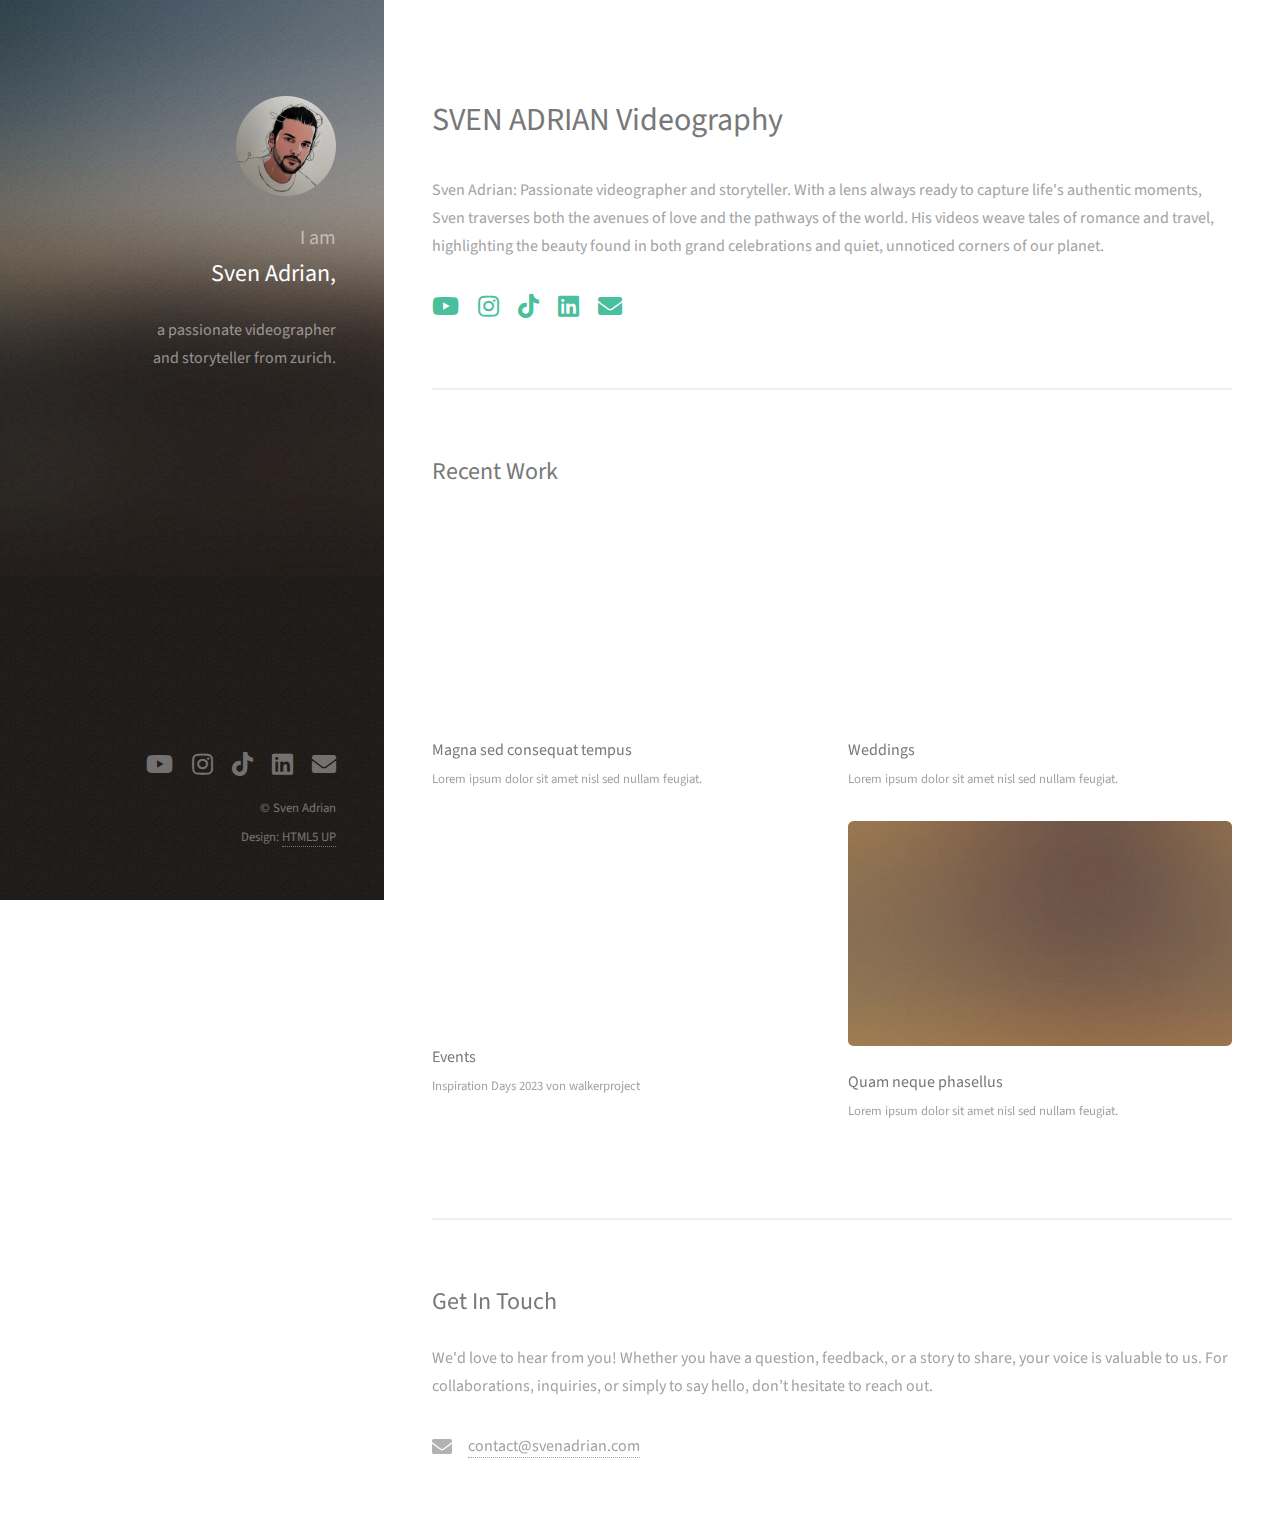
==== commit 427ffcd9: "index" ====
--- a/index.html
+++ b/index.html
@@ -30,7 +30,7 @@
 				<!-- One -->
 					<section id="one">
 						<header class="major">
-							<h1>Sven Adrian Videography</h1>
+							<h1>SVEN ADRIAN Videography</h1>
 						</header>
 						<p>Sven Adrian: Passionate videographer and storyteller. With a lens always ready to capture life's authentic moments, Sven traverses both the avenues of love and the pathways of the world. His videos weave tales of romance and travel, highlighting the beauty found in both grand celebrations and quiet, unnoticed corners of our planet.</p>
 					<!-- 
@@ -44,7 +44,7 @@
 							<li><a href="https://instagram.com/svesh" class="icon brands fa-instagram"><span class="label">Instagram</span></a></li>
 							<li><a href="https://tiktok.com/@svesher" class="icon brands fa-tiktok"><span class="label">TikTok</span></a></li>
 							<li><a href="https://www.linkedin.com/in/sven-schuepbach" class="icon brands fa-linkedin"><span class="label">LinkedIn</span></a></li>
-							<li><a href="#" class="icon solid fa-envelope"><span class="label">Email</span></a></li>
+							<li><a href="mailto:contact@svenadrian.com" class="icon solid fa-envelope"><span class="label">Email</span></a></li>
 				</div>
 					</section>
 
@@ -461,7 +461,7 @@
 						<li><a href="https://instagram.com/svesh" class="icon brands fa-instagram"><span class="label">Instagram</span></a></li>
 						<li><a href="https://tiktok.com/@svesher" class="icon brands fa-tiktok"><span class="label">TikTok</span></a></li>
 						<li><a href="https://www.linkedin.com/in/sven-schuepbach" class="icon brands fa-linkedin"><span class="label">LinkedIn</span></a></li>
-						<li><a href="#" class="icon solid fa-envelope"><span class="label">Email</span></a></li>
+						<li><a href="mailto:contact@svenadrian.com" class="icon solid fa-envelope"><span class="label">Email</span></a></li>
 					</ul>
 					<ul class="copyright">
 						<li>&copy; Sven Adrian</li><li>Design: <a href="http://html5up.net">HTML5 UP</a></li>
@@ -478,4 +478,4 @@
 			<script src="assets/js/main.js"></script>
 
 	</body>
-</html>+</html>
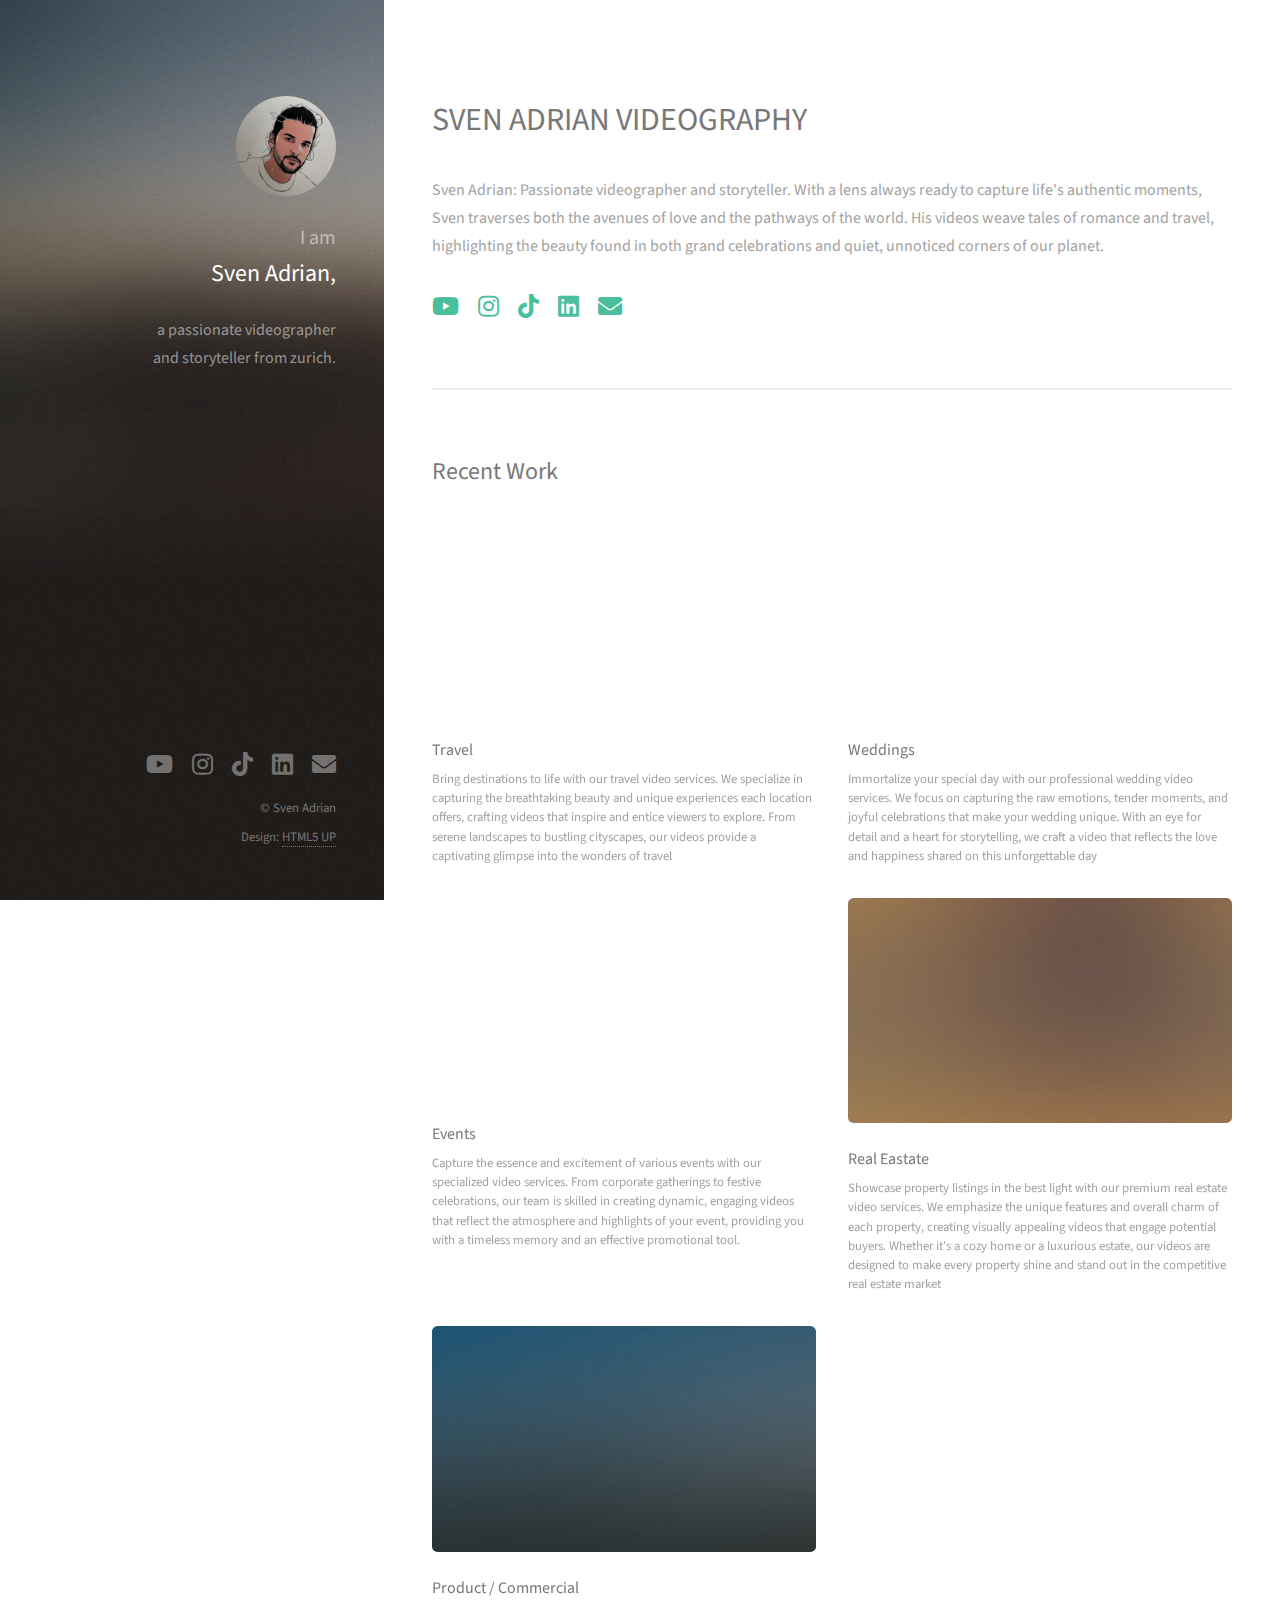
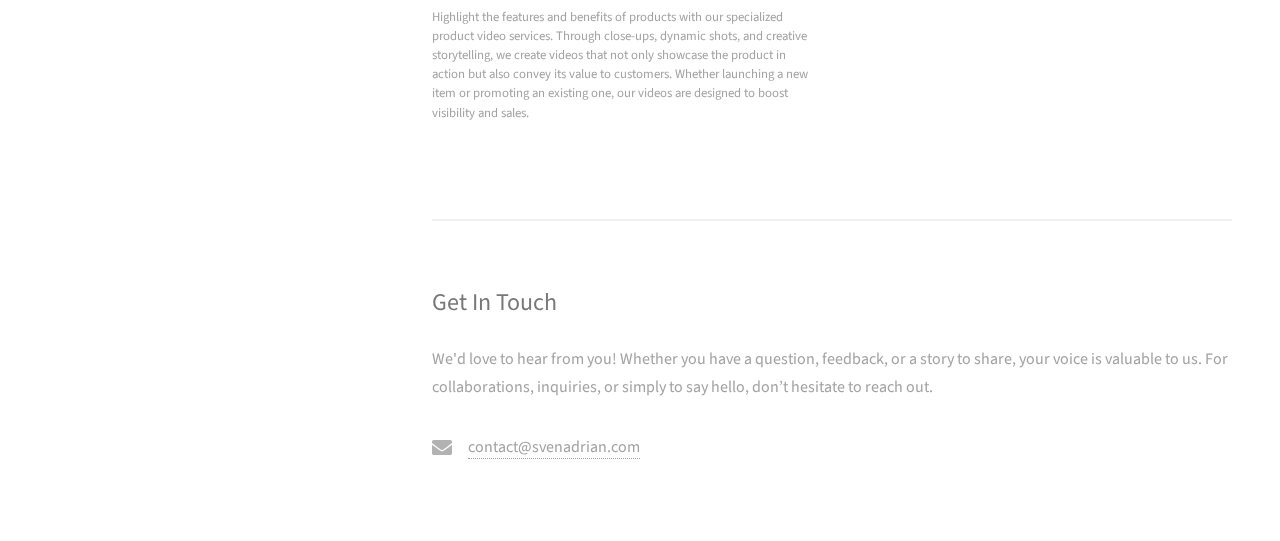
==== commit 9a07bbee: "Descriptions and mailto fix" ====
--- a/index.html
+++ b/index.html
@@ -30,7 +30,7 @@
 				<!-- One -->
 					<section id="one">
 						<header class="major">
-							<h1>SVEN ADRIAN Videography</h1>
+							<h1>SVEN ADRIAN VIDEOGRAPHY</h1>
 						</header>
 						<p>Sven Adrian: Passionate videographer and storyteller. With a lens always ready to capture life's authentic moments, Sven traverses both the avenues of love and the pathways of the world. His videos weave tales of romance and travel, highlighting the beauty found in both grand celebrations and quiet, unnoticed corners of our planet.</p>
 					<!-- 
@@ -54,30 +54,30 @@
 						<div class="row">
 							<article class="col-6 col-12-xsmall work-item">
 								<iframe width="100%" height="215" src="https://www.youtube.com/embed/yCxBQRYnExY?si=cL1C7KjxbGZS_v69" title="YouTube video player" frameborder="0" allow="accelerometer; autoplay; clipboard-write; encrypted-media; gyroscope; picture-in-picture; web-share" allowfullscreen></iframe>								
-								<h3>Magna sed consequat tempus</h3>
-								<p>Lorem ipsum dolor sit amet nisl sed nullam feugiat.</p>
+								<h3>Travel</h3>
+								<p>Bring destinations to life with our travel video services. We specialize in capturing the breathtaking beauty and unique experiences each location offers, crafting videos that inspire and entice viewers to explore. From serene landscapes to bustling cityscapes, our videos provide a captivating glimpse into the wonders of travel</p>
 							</article>
 							<article class="col-6 col-12-xsmall work-item">
 								<iframe width="100%" height="215" src="https://www.youtube.com/embed/mMNk85gECJE?si=dgoreB8K0l-meuOw" title="YouTube video player" frameborder="0" allow="accelerometer; autoplay; clipboard-write; encrypted-media; gyroscope; picture-in-picture; web-share" allowfullscreen></iframe>
 								<h3>Weddings</h3>
-								<p>Lorem ipsum dolor sit amet nisl sed nullam feugiat.</p>
+								<p>Immortalize your special day with our professional wedding video services. We focus on capturing the raw emotions, tender moments, and joyful celebrations that make your wedding unique. With an eye for detail and a heart for storytelling, we craft a video that reflects the love and happiness shared on this unforgettable day</p>
 							</article>
 							<article class="col-6 col-12-xsmall work-item">
 								<iframe width="100%" height="215" src="https://www.youtube.com/embed/Q_ux_h8rIIs?si=JW5YV6ZlEYGNymvY" title="YouTube video player" frameborder="0" allow="accelerometer; autoplay; clipboard-write; encrypted-media; gyroscope; picture-in-picture; web-share" allowfullscreen></iframe>
 								<h3>Events</h3>
-								<p>Inspiration Days 2023 von walkerproject</p>
+								<p>Capture the essence and excitement of various events with our specialized video services. From corporate gatherings to festive celebrations, our team is skilled in creating dynamic, engaging videos that reflect the atmosphere and highlights of your event, providing you with a timeless memory and an effective promotional tool.</p>
 							</article>
 							<article class="col-6 col-12-xsmall work-item">
 								<a href="images/fulls/04.jpg" class="image fit thumb"><img src="images/thumbs/04.jpg" alt="" /></a>
-								<h3>Quam neque phasellus</h3>
-								<p>Lorem ipsum dolor sit amet nisl sed nullam feugiat.</p>
-							</article>
-							<!-- 
+								<h3>Real Eastate</h3>
+								<p>Showcase property listings in the best light with our premium real estate video services. We emphasize the unique features and overall charm of each property, creating visually appealing videos that engage potential buyers. Whether it's a cozy home or a luxurious estate, our videos are designed to make every property shine and stand out in the competitive real estate market</p>
+							</article>
 							<article class="col-6 col-12-xsmall work-item">
 								<a href="images/fulls/05.jpg" class="image fit thumb"><img src="images/thumbs/05.jpg" alt="" /></a>
-								<h3>Nunc enim commodo aliquet</h3>
-								<p>Lorem ipsum dolor sit amet nisl sed nullam feugiat.</p>
-							</article>
+								<h3>Product / Commercial</h3>
+								<p>Highlight the features and benefits of products with our specialized product video services. Through close-ups, dynamic shots, and creative storytelling, we create videos that not only showcase the product in action but also convey its value to customers. Whether launching a new item or promoting an existing one, our videos are designed to boost visibility and sales.</p>
+							</article>
+						<!-- 
 							<article class="col-6 col-12-xsmall work-item">
 								<a href="images/fulls/06.jpg" class="image fit thumb"><img src="images/thumbs/06.jpg" alt="" /></a>
 								<h3>Risus ornare lacinia</h3>
@@ -126,7 +126,7 @@
 									x -->
 									<li>
 										<h3 class="icon solid fa-envelope"><span class="label">Email</span></h3>
-										<a href="#">contact@svenadrian.com</a>
+										<a href="mailto:contact@svenadrian.com">contact@svenadrian.com</a>
 									</li>
 								</ul>
 							</div>
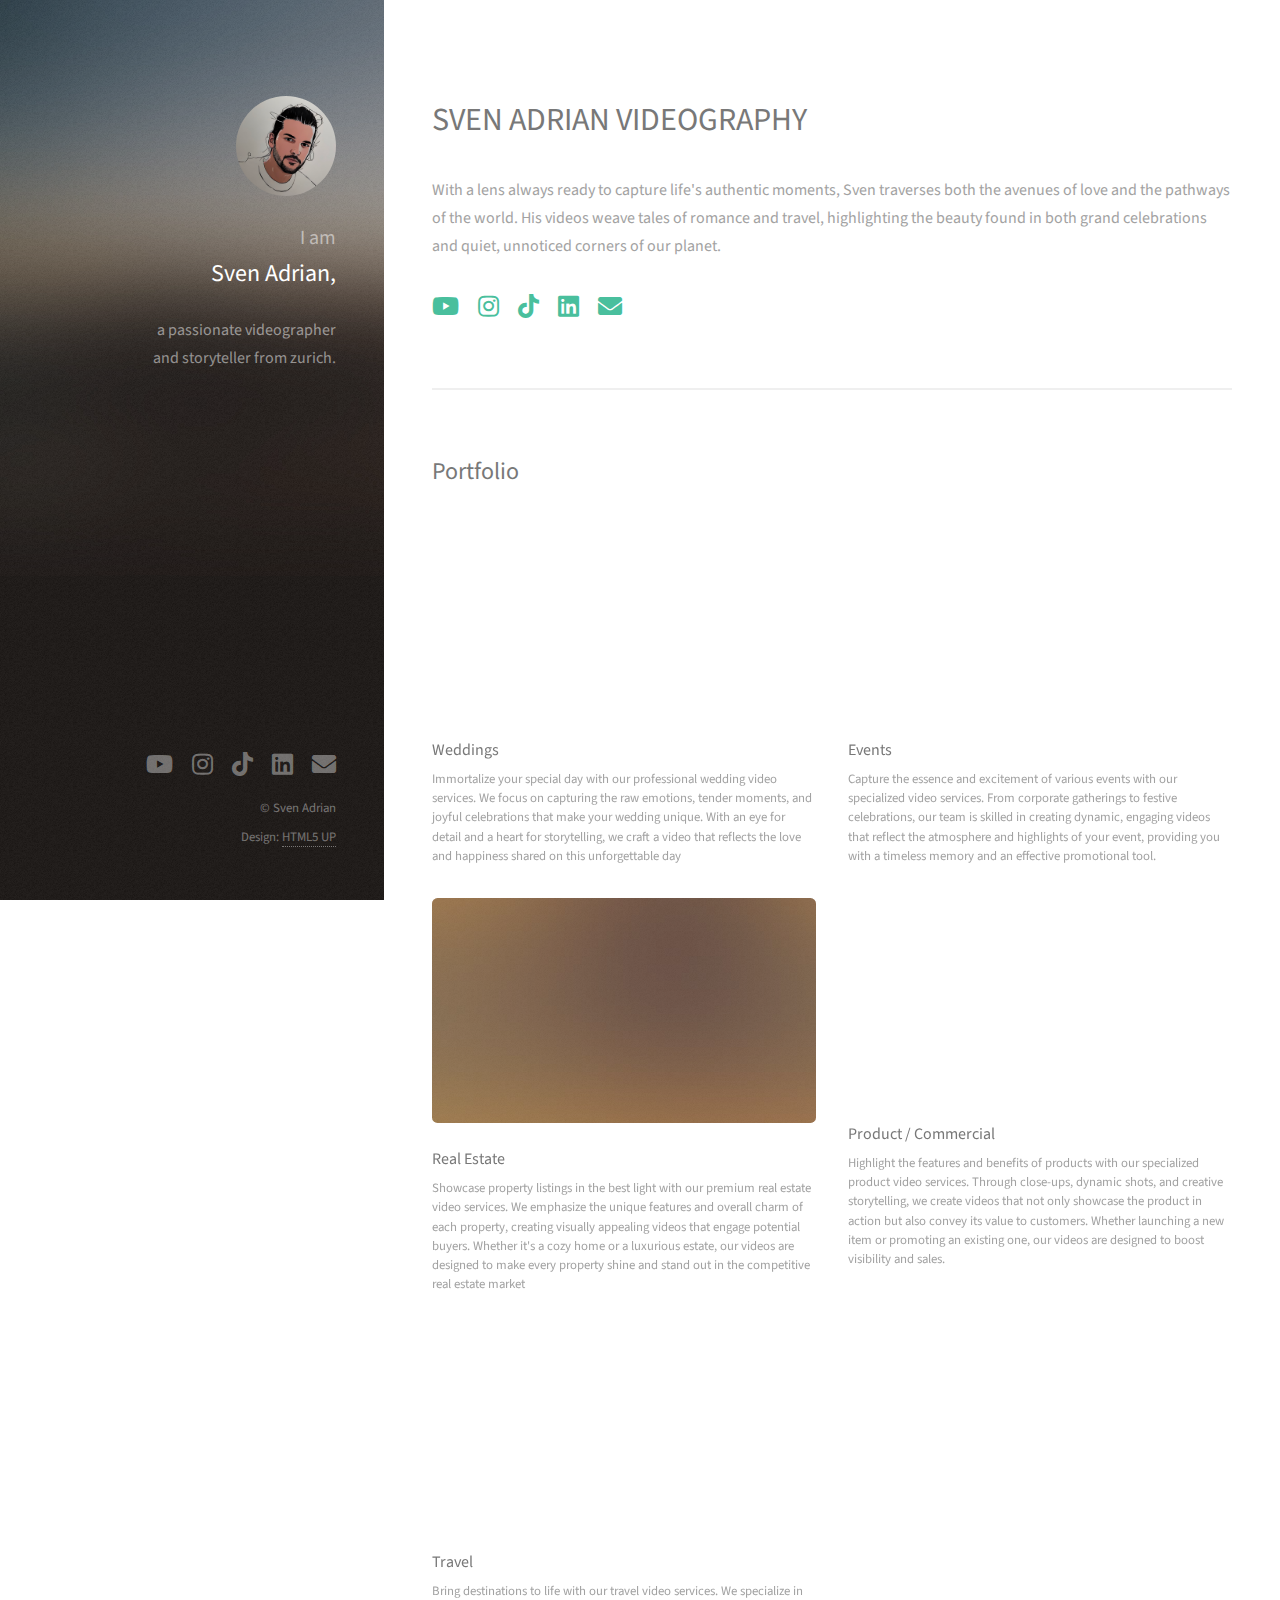
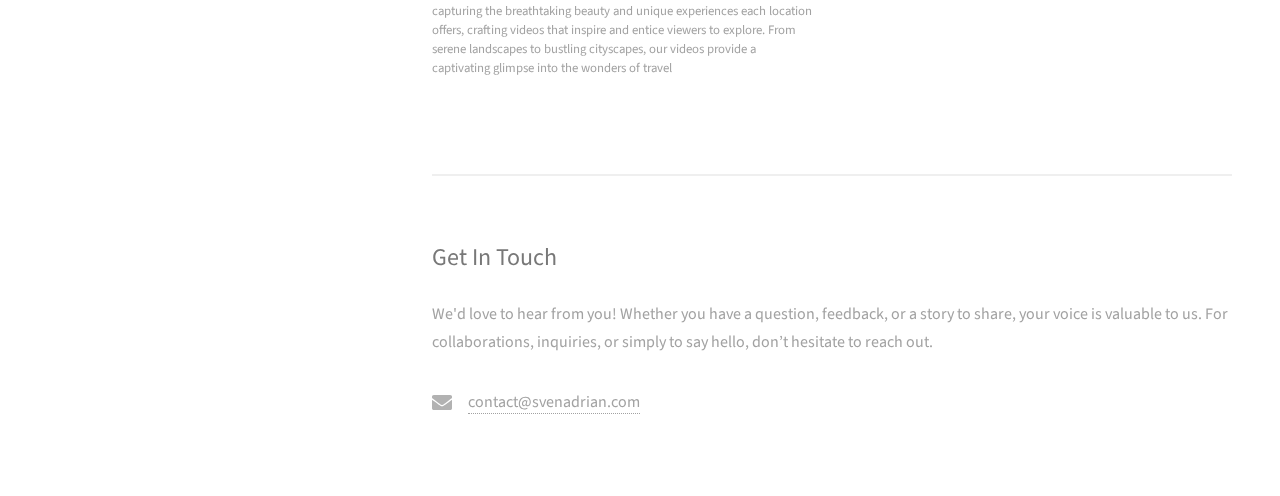
==== commit 1648aac0: "video links" ====
--- a/index.html
+++ b/index.html
@@ -32,7 +32,7 @@
 						<header class="major">
 							<h1>SVEN ADRIAN VIDEOGRAPHY</h1>
 						</header>
-						<p>Sven Adrian: Passionate videographer and storyteller. With a lens always ready to capture life's authentic moments, Sven traverses both the avenues of love and the pathways of the world. His videos weave tales of romance and travel, highlighting the beauty found in both grand celebrations and quiet, unnoticed corners of our planet.</p>
+						<p>With a lens always ready to capture life's authentic moments, Sven traverses both the avenues of love and the pathways of the world. His videos weave tales of romance and travel, highlighting the beauty found in both grand celebrations and quiet, unnoticed corners of our planet.</p>
 					<!-- 
 						<ul class="actions">
 							<li><a href="#" class="button">Learn More</a></li>
@@ -50,13 +50,8 @@
 
 				<!-- Two -->
 					<section id="two">
-						<h2>Recent Work</h2>
+						<h2>Portfolio</h2>
 						<div class="row">
-							<article class="col-6 col-12-xsmall work-item">
-								<iframe width="100%" height="215" src="https://www.youtube.com/embed/yCxBQRYnExY?si=cL1C7KjxbGZS_v69" title="YouTube video player" frameborder="0" allow="accelerometer; autoplay; clipboard-write; encrypted-media; gyroscope; picture-in-picture; web-share" allowfullscreen></iframe>								
-								<h3>Travel</h3>
-								<p>Bring destinations to life with our travel video services. We specialize in capturing the breathtaking beauty and unique experiences each location offers, crafting videos that inspire and entice viewers to explore. From serene landscapes to bustling cityscapes, our videos provide a captivating glimpse into the wonders of travel</p>
-							</article>
 							<article class="col-6 col-12-xsmall work-item">
 								<iframe width="100%" height="215" src="https://www.youtube.com/embed/mMNk85gECJE?si=dgoreB8K0l-meuOw" title="YouTube video player" frameborder="0" allow="accelerometer; autoplay; clipboard-write; encrypted-media; gyroscope; picture-in-picture; web-share" allowfullscreen></iframe>
 								<h3>Weddings</h3>
@@ -69,13 +64,18 @@
 							</article>
 							<article class="col-6 col-12-xsmall work-item">
 								<a href="images/fulls/04.jpg" class="image fit thumb"><img src="images/thumbs/04.jpg" alt="" /></a>
-								<h3>Real Eastate</h3>
+								<h3>Real Estate</h3>
 								<p>Showcase property listings in the best light with our premium real estate video services. We emphasize the unique features and overall charm of each property, creating visually appealing videos that engage potential buyers. Whether it's a cozy home or a luxurious estate, our videos are designed to make every property shine and stand out in the competitive real estate market</p>
 							</article>
 							<article class="col-6 col-12-xsmall work-item">
-								<a href="images/fulls/05.jpg" class="image fit thumb"><img src="images/thumbs/05.jpg" alt="" /></a>
+								<iframe width="100%" height="215" src="https://www.youtube.com/embed/UjpM2dd1Ciw?si=_1aDXGzSW2jVn_p_" title="YouTube video player" frameborder="0" allow="accelerometer; autoplay; clipboard-write; encrypted-media; gyroscope; picture-in-picture; web-share" allowfullscreen></iframe>
 								<h3>Product / Commercial</h3>
 								<p>Highlight the features and benefits of products with our specialized product video services. Through close-ups, dynamic shots, and creative storytelling, we create videos that not only showcase the product in action but also convey its value to customers. Whether launching a new item or promoting an existing one, our videos are designed to boost visibility and sales.</p>
+							</article>
+							<article class="col-6 col-12-xsmall work-item">
+								<iframe width="100%" height="215" src="https://www.youtube.com/embed/dm6GJxE27hQ?si=Tqxll4kIru-KO76w&amp;controls=0" title="YouTube video player" frameborder="0" allow="accelerometer; autoplay; clipboard-write; encrypted-media; gyroscope; picture-in-picture; web-share" allowfullscreen></iframe>
+								<h3>Travel</h3>
+								<p>Bring destinations to life with our travel video services. We specialize in capturing the breathtaking beauty and unique experiences each location offers, crafting videos that inspire and entice viewers to explore. From serene landscapes to bustling cityscapes, our videos provide a captivating glimpse into the wonders of travel</p>
 							</article>
 						<!-- 
 							<article class="col-6 col-12-xsmall work-item">
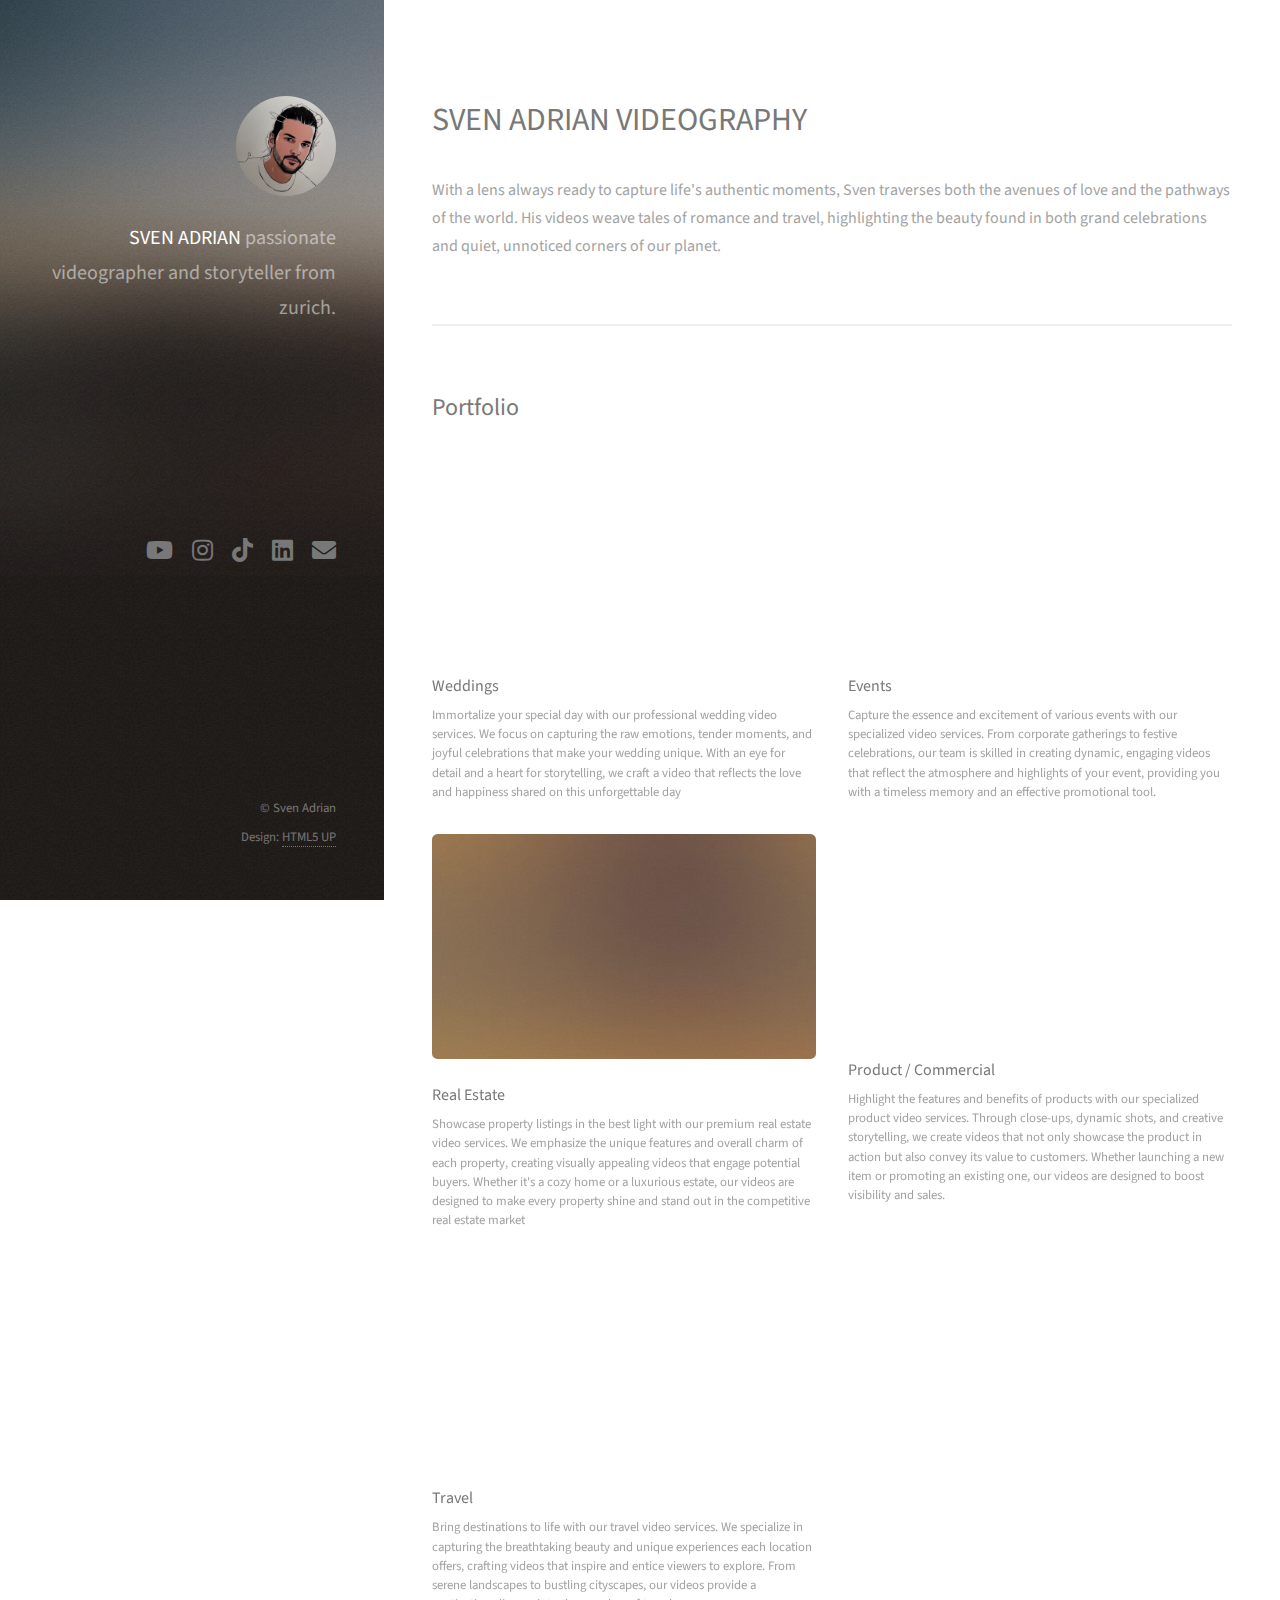
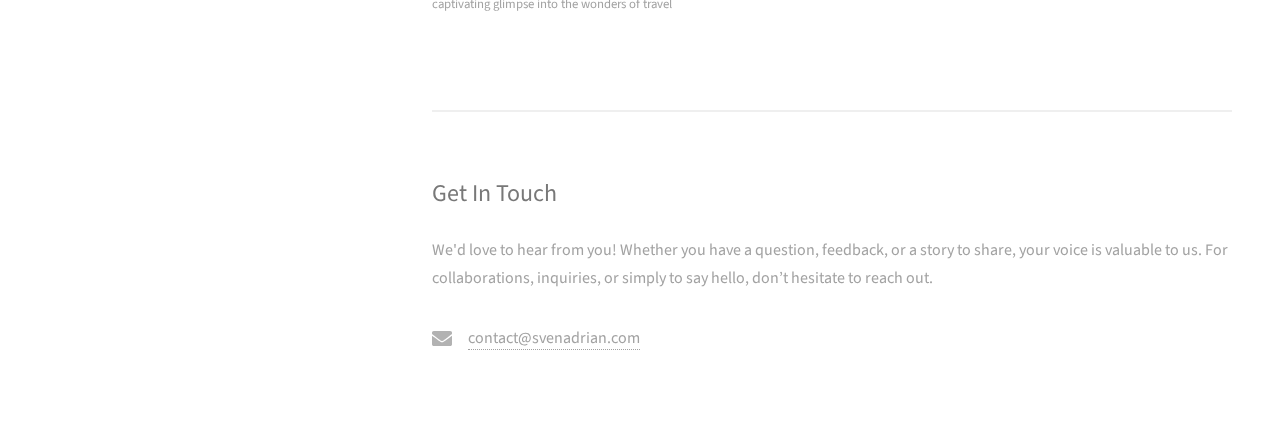
==== commit 022efbac: "layout" ====
--- a/index.html
+++ b/index.html
@@ -17,10 +17,19 @@
 			<header id="header">
 				<div class="inner">
 					<a href="#" class="image avatar"><img src="images/avatar.jpg" alt="" /></a>
-					<h1> I am</h1>
-					<h2><strong>Sven Adrian</strong>,</h2> 
-					a passionate videographer<br />
-					and storyteller from zurich.<br />
+					<h1><strong>SVEN ADRIAN</strong><br />
+					passionate videographer<br />
+					and storyteller from zurich.<br /></h1>
+				</div>
+				<br />
+				<div class="inner">
+					<ul class="icons">
+						<li><a href="https://www.youtube.com/@svenadrian" class="icon brands fa-youtube"><span class="label">Youtube</span></a></li>
+						<li><a href="https://instagram.com/svesh" class="icon brands fa-instagram"><span class="label">Instagram</span></a></li>
+						<li><a href="https://tiktok.com/@svesher" class="icon brands fa-tiktok"><span class="label">TikTok</span></a></li>
+						<li><a href="https://www.linkedin.com/in/sven-schuepbach" class="icon brands fa-linkedin"><span class="label">LinkedIn</span></a></li>
+						<li><a href="mailto:contact@svenadrian.com" class="icon solid fa-envelope"><span class="label">Email</span></a></li>
+					</ul>
 				</div>
 			</header>
 
@@ -38,14 +47,6 @@
 							<li><a href="#" class="button">Learn More</a></li>
 						</ul>
 					x -->
-				<div class="inner">
-						<ul class="icons">
-							<li><a href="https://www.youtube.com/@svenadrian" class="icon brands fa-youtube"><span class="label">Youtube</span></a></li>
-							<li><a href="https://instagram.com/svesh" class="icon brands fa-instagram"><span class="label">Instagram</span></a></li>
-							<li><a href="https://tiktok.com/@svesher" class="icon brands fa-tiktok"><span class="label">TikTok</span></a></li>
-							<li><a href="https://www.linkedin.com/in/sven-schuepbach" class="icon brands fa-linkedin"><span class="label">LinkedIn</span></a></li>
-							<li><a href="mailto:contact@svenadrian.com" class="icon solid fa-envelope"><span class="label">Email</span></a></li>
-				</div>
 					</section>
 
 				<!-- Two -->
@@ -456,13 +457,6 @@
 		<!-- Footer -->
 			<footer id="footer">
 				<div class="inner">
-					<ul class="icons">
-						<li><a href="https://www.youtube.com/@svenadrian" class="icon brands fa-youtube"><span class="label">Youtube</span></a></li>
-						<li><a href="https://instagram.com/svesh" class="icon brands fa-instagram"><span class="label">Instagram</span></a></li>
-						<li><a href="https://tiktok.com/@svesher" class="icon brands fa-tiktok"><span class="label">TikTok</span></a></li>
-						<li><a href="https://www.linkedin.com/in/sven-schuepbach" class="icon brands fa-linkedin"><span class="label">LinkedIn</span></a></li>
-						<li><a href="mailto:contact@svenadrian.com" class="icon solid fa-envelope"><span class="label">Email</span></a></li>
-					</ul>
 					<ul class="copyright">
 						<li>&copy; Sven Adrian</li><li>Design: <a href="http://html5up.net">HTML5 UP</a></li>
 					</ul>
--- a/assets/css/main.css
+++ b/assets/css/main.css
@@ -111,7 +111,7 @@
 		-ms-transition: color 0.2s ease-in-out, border-color 0.2s ease-in-out;
 		transition: color 0.2s ease-in-out, border-color 0.2s ease-in-out;
 		border-bottom: dotted 1px;
-		color: #49bf9d;
+		color: #787878;
 		text-decoration: none;
 	}
 
@@ -190,7 +190,7 @@
 
 	hr {
 		border: 0;
-		border-bottom: solid 2px #efefef;
+		border-bottom: solid 1px #efefef42;
 		margin: 2em 0;
 	}
 
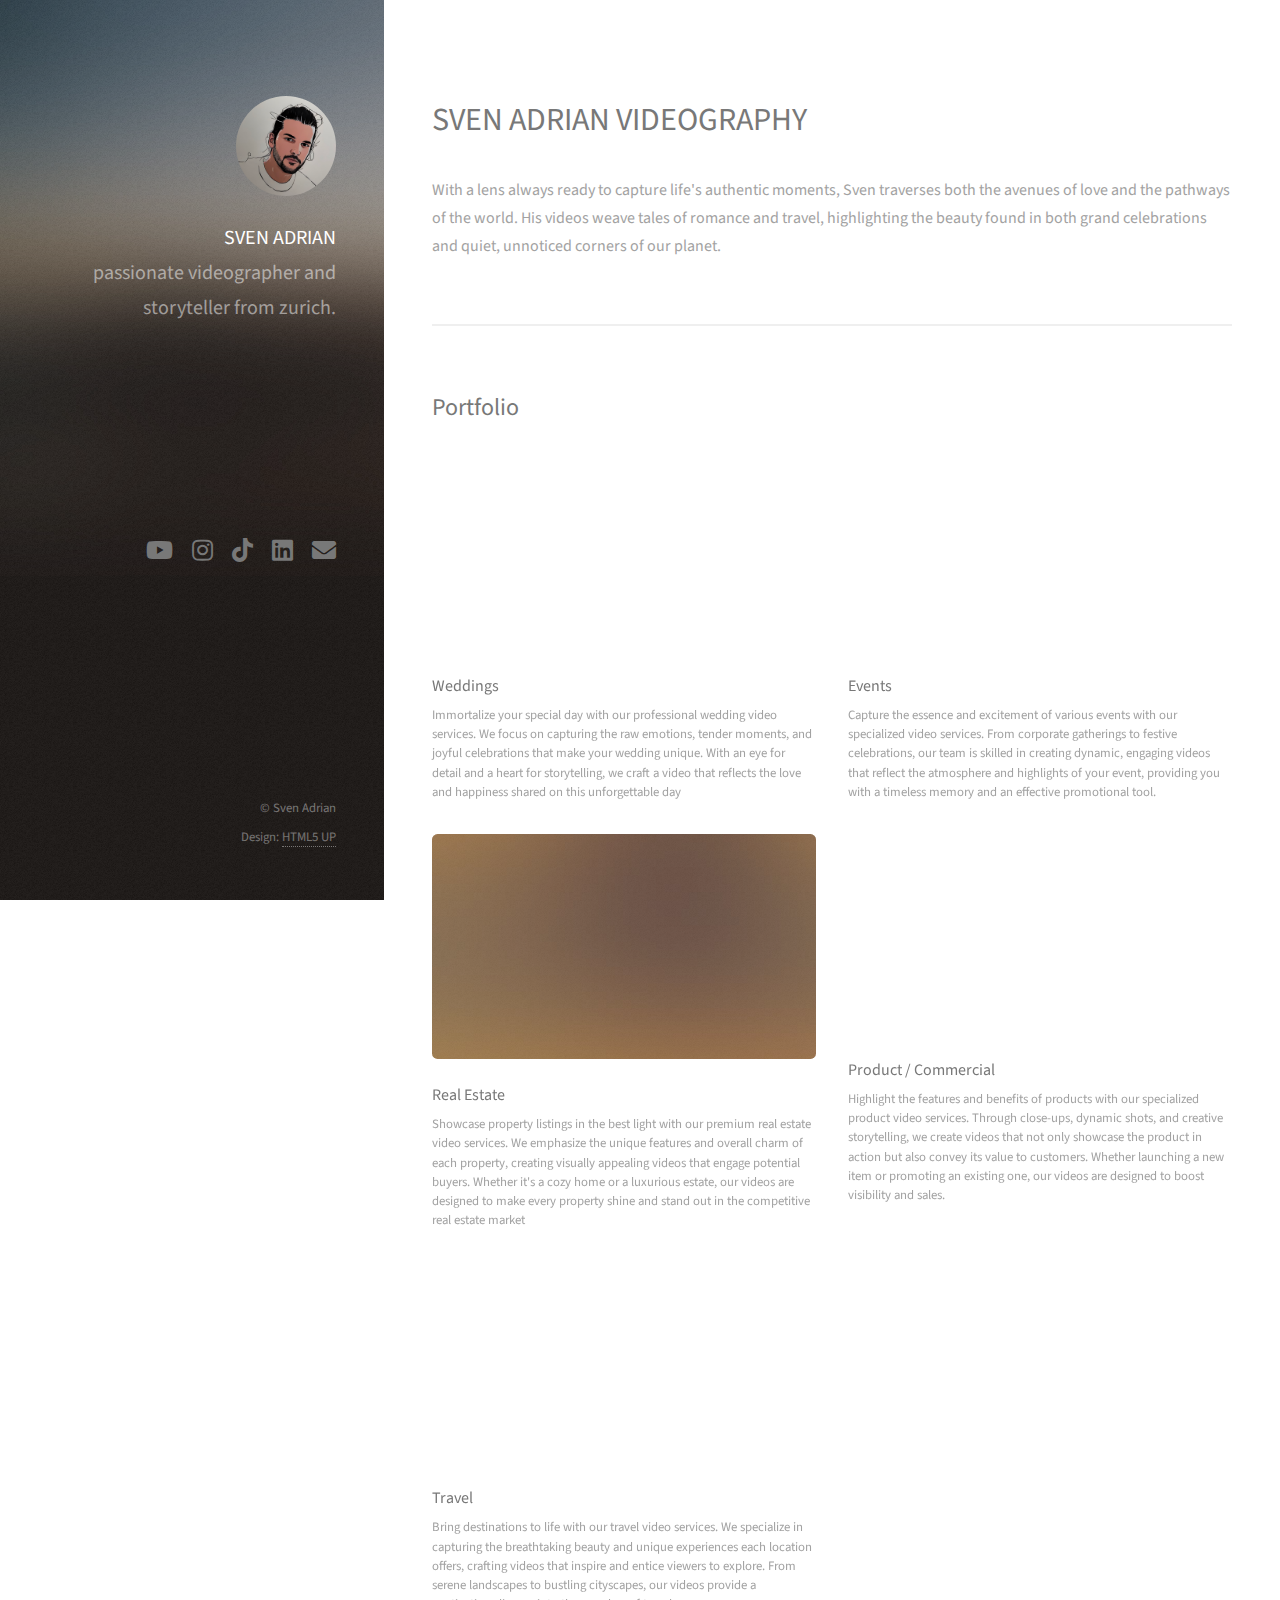
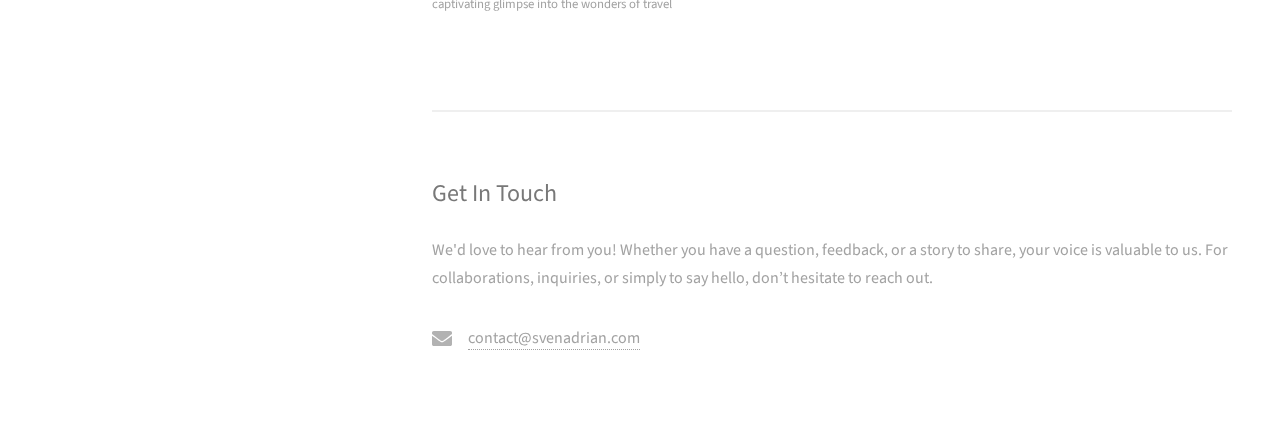
==== commit 7dff3cb5: "line break" ====
--- a/index.html
+++ b/index.html
@@ -17,8 +17,8 @@
 			<header id="header">
 				<div class="inner">
 					<a href="#" class="image avatar"><img src="images/avatar.jpg" alt="" /></a>
-					<h1><strong>SVEN ADRIAN</strong><br />
-					passionate videographer<br />
+					<h1><strong>SVEN ADRIAN</strong></h1>
+					<h1>passionate videographer<br />
 					and storyteller from zurich.<br /></h1>
 				</div>
 				<br />
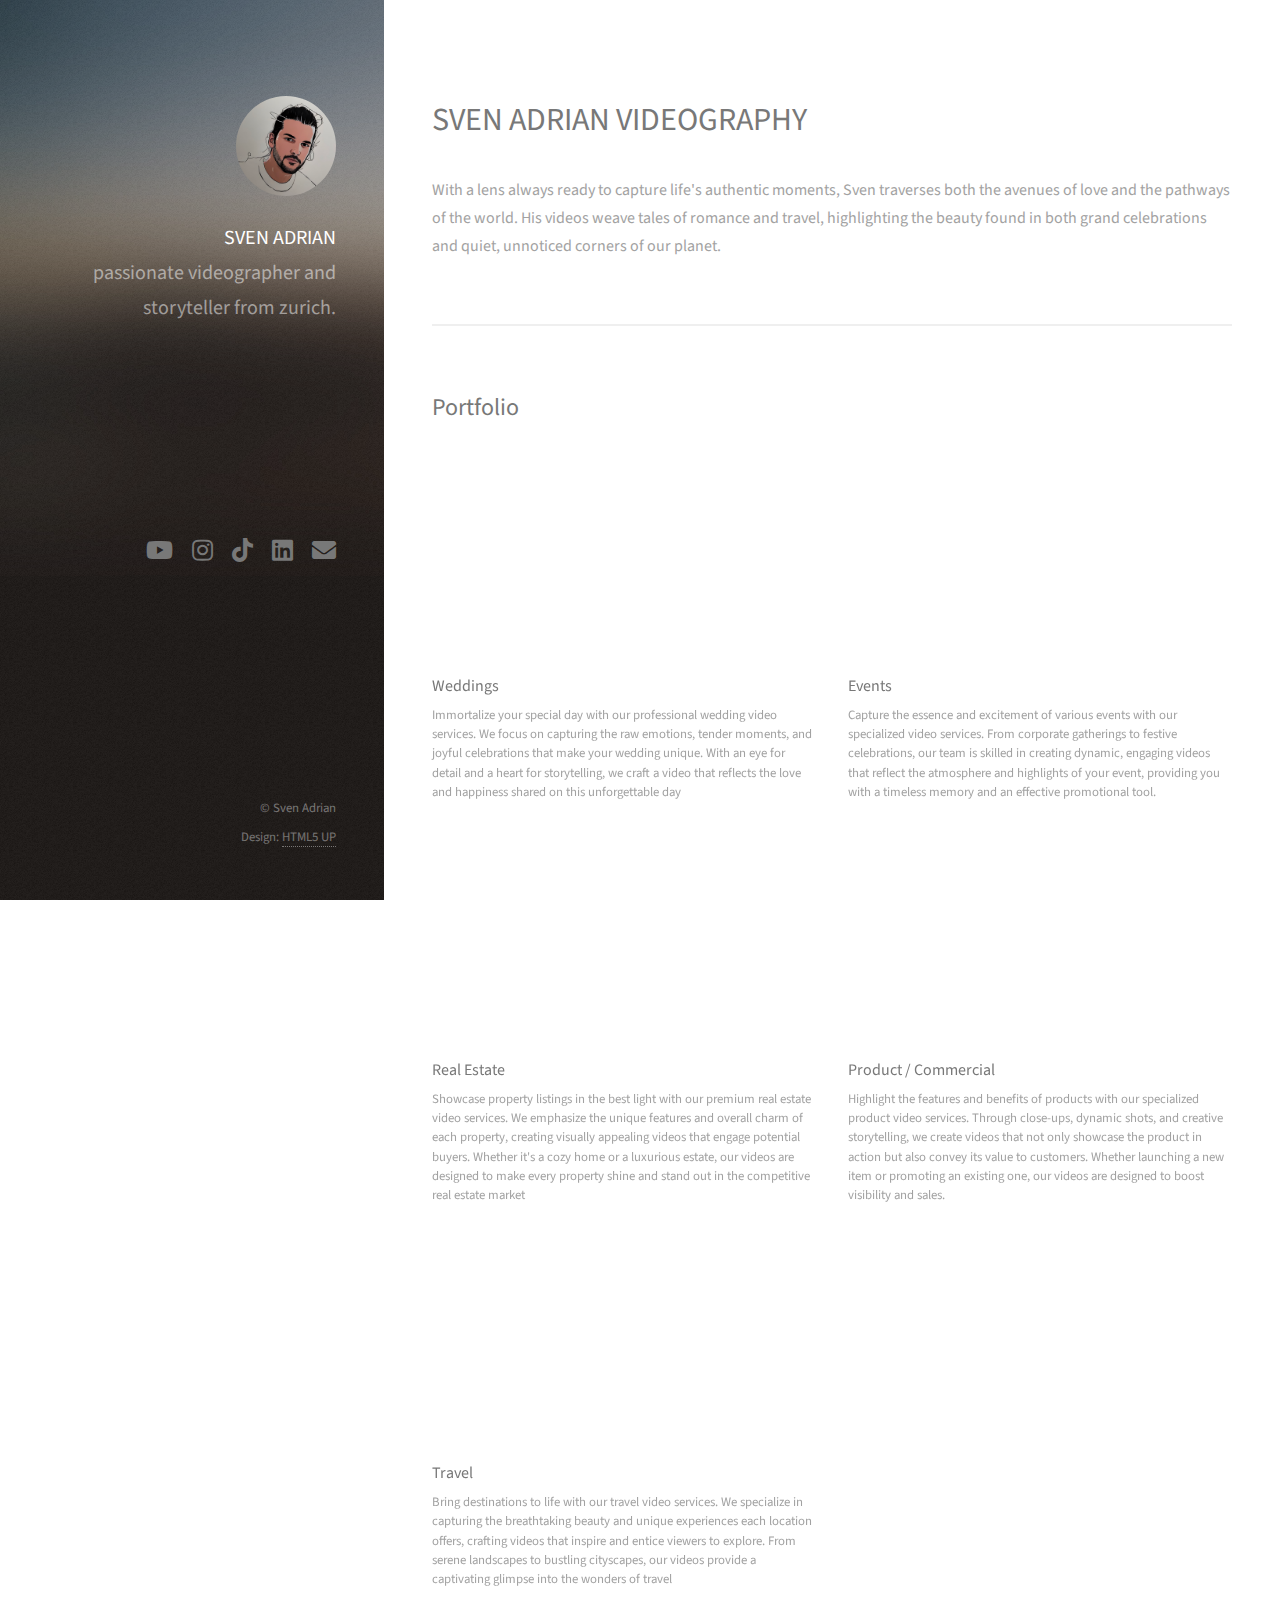
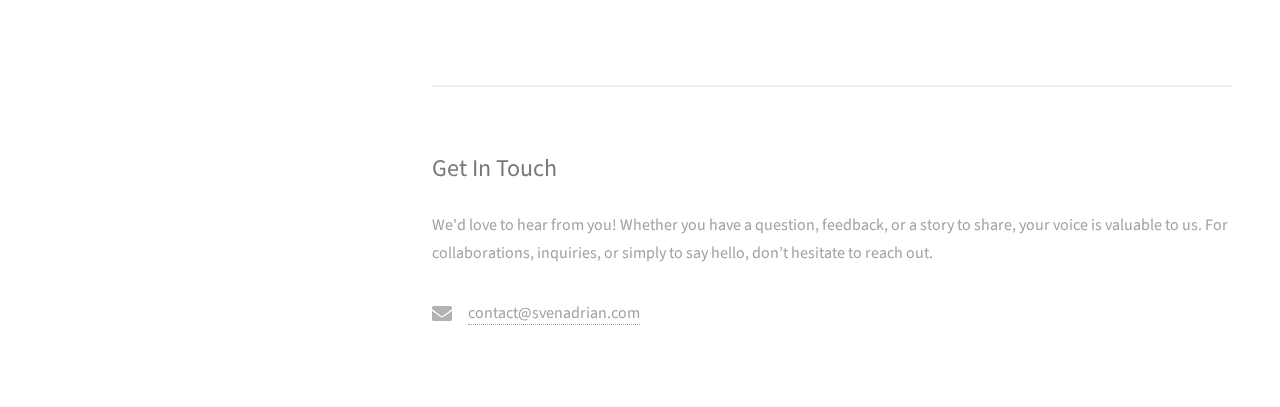
==== commit b29a9894: "real estate" ====
--- a/index.html
+++ b/index.html
@@ -64,7 +64,7 @@
 								<p>Capture the essence and excitement of various events with our specialized video services. From corporate gatherings to festive celebrations, our team is skilled in creating dynamic, engaging videos that reflect the atmosphere and highlights of your event, providing you with a timeless memory and an effective promotional tool.</p>
 							</article>
 							<article class="col-6 col-12-xsmall work-item">
-								<a href="images/fulls/04.jpg" class="image fit thumb"><img src="images/thumbs/04.jpg" alt="" /></a>
+								<iframe width="100%" height="215" src="https://www.youtube.com/embed/BFGloS5affI?si=LwyaYZfvQlhz5sPQ&amp;controls=0" title="YouTube video player" frameborder="0" allow="accelerometer; autoplay; clipboard-write; encrypted-media; gyroscope; picture-in-picture; web-share" allowfullscreen></iframe>
 								<h3>Real Estate</h3>
 								<p>Showcase property listings in the best light with our premium real estate video services. We emphasize the unique features and overall charm of each property, creating visually appealing videos that engage potential buyers. Whether it's a cozy home or a luxurious estate, our videos are designed to make every property shine and stand out in the competitive real estate market</p>
 							</article>
--- a/assets/css/main.css
+++ b/assets/css/main.css
@@ -117,7 +117,7 @@
 
 		a:hover {
 			border-bottom-color: transparent;
-			color: #49bf9d !important;
+			color: #8ba4af !important;
 			text-decoration: none;
 		}
 
@@ -1946,7 +1946,7 @@
 
 		input[type="checkbox"]:focus + label:before,
 		input[type="radio"]:focus + label:before {
-			border-color: #49bf9d;
+			border-color: #8ba4af;
 		}
 
 	input[type="checkbox"] + label:before {
@@ -2464,8 +2464,8 @@
 		input[type="reset"]:hover,
 		input[type="button"]:hover,
 		.button:hover {
-			border-color: #49bf9d;
-			color: #49bf9d !important;
+			border-color: #8ba4af;
+			color: #8ba4af !important;
 		}
 
 		input[type="submit"]:active,
@@ -2473,8 +2473,8 @@
 		input[type="button"]:active,
 		.button:active {
 			background-color: rgba(73, 191, 157, 0.1);
-			border-color: #49bf9d;
-			color: #49bf9d !important;
+			border-color: #8ba4af;
+			color: #8ba4af !important;
 		}
 
 		input[type="submit"].icon,
@@ -2517,8 +2517,8 @@
 		input[type="reset"].primary,
 		input[type="button"].primary,
 		.button.primary {
-			background-color: #49bf9d;
-			border-color: #49bf9d;
+			background-color: #8ba4af;
+			border-color: #8ba4af;
 			color: #ffffff !important;
 		}
 
@@ -2526,16 +2526,16 @@
 			input[type="reset"].primary:hover,
 			input[type="button"].primary:hover,
 			.button.primary:hover {
-				background-color: #5cc6a7;
-				border-color: #5cc6a7;
+				background-color: #8ba4af;
+				border-color: #8ba4af;
 			}
 
 			input[type="submit"].primary:active,
 			input[type="reset"].primary:active,
 			input[type="button"].primary:active,
 			.button.primary:active {
-				background-color: #3eb08f;
-				border-color: #3eb08f;
+				background-color: #8ba4af;
+				border-color: #8ba4af;
 			}
 
 		input[type="submit"].disabled, input[type="submit"]:disabled,
